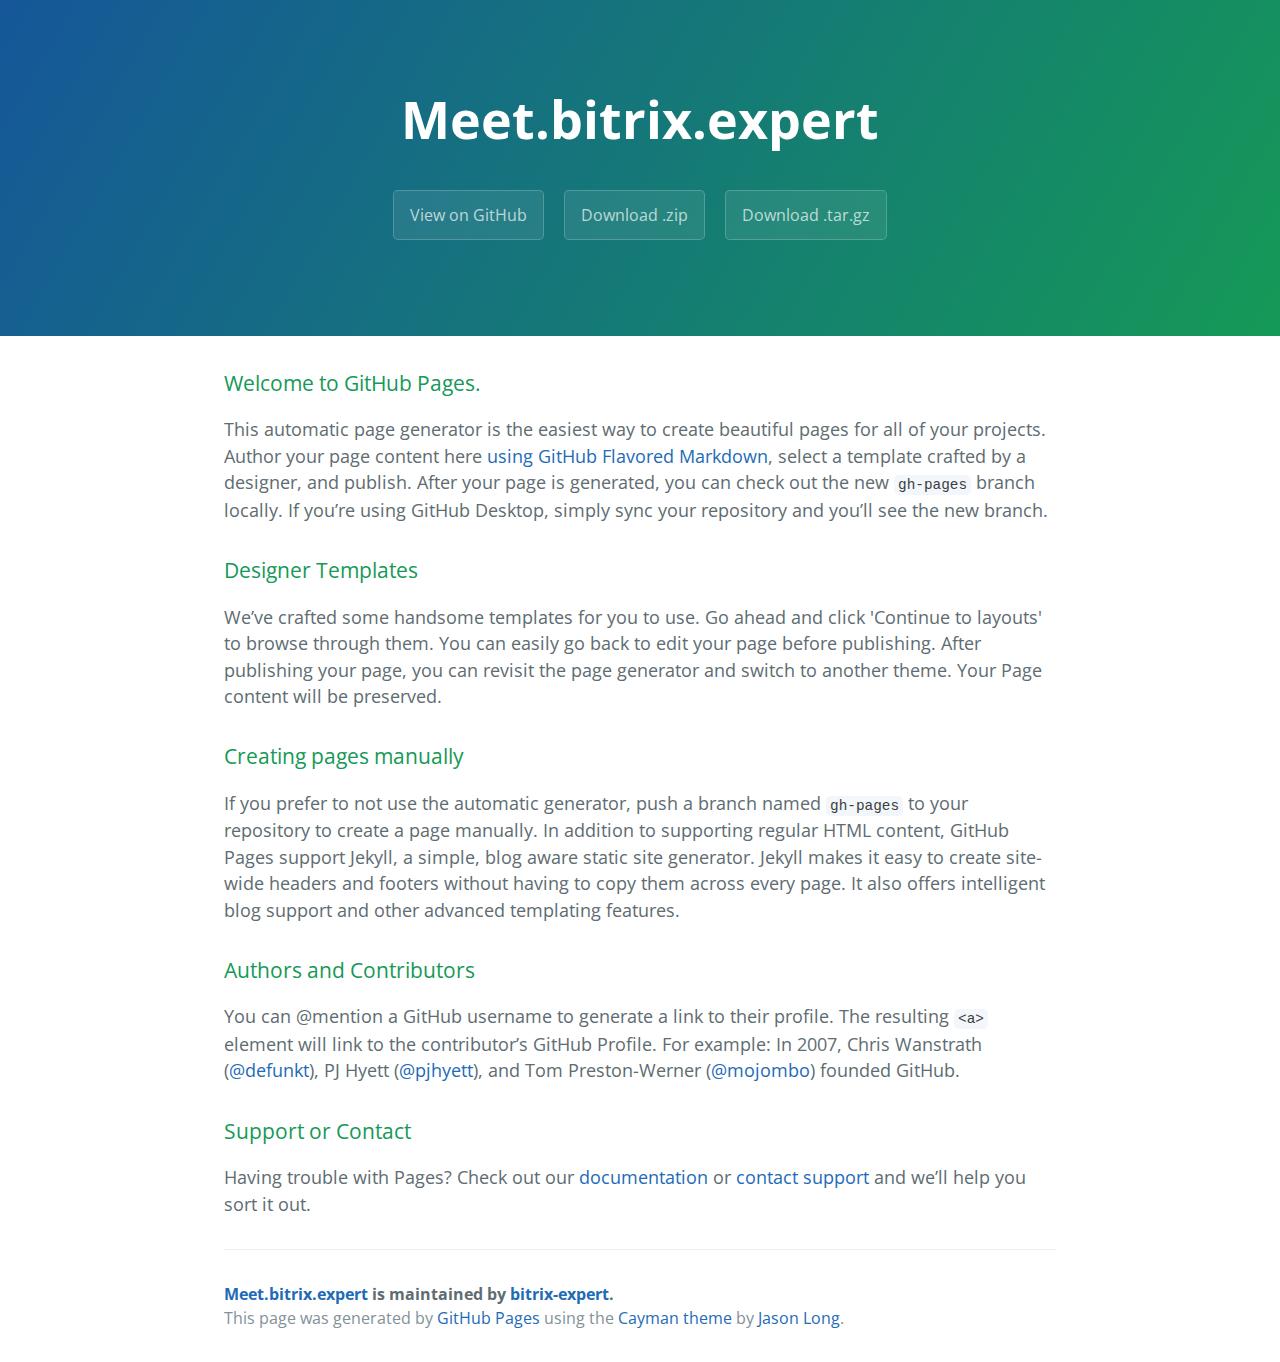
==== index.html @ 6307755e "Create gh-pages branch via GitHub" ====
<!DOCTYPE html>
<html lang="en-us">
  <head>
    <meta charset="UTF-8">
    <title>Meet.bitrix.expert by bitrix-expert</title>
    <meta name="viewport" content="width=device-width, initial-scale=1">
    <link rel="stylesheet" type="text/css" href="stylesheets/normalize.css" media="screen">
    <link href='https://fonts.googleapis.com/css?family=Open+Sans:400,700' rel='stylesheet' type='text/css'>
    <link rel="stylesheet" type="text/css" href="stylesheets/stylesheet.css" media="screen">
    <link rel="stylesheet" type="text/css" href="stylesheets/github-light.css" media="screen">
  </head>
  <body>
    <section class="page-header">
      <h1 class="project-name">Meet.bitrix.expert</h1>
      <h2 class="project-tagline"></h2>
      <a href="https://github.com/bitrix-expert/meet.bitrix.expert" class="btn">View on GitHub</a>
      <a href="https://github.com/bitrix-expert/meet.bitrix.expert/zipball/master" class="btn">Download .zip</a>
      <a href="https://github.com/bitrix-expert/meet.bitrix.expert/tarball/master" class="btn">Download .tar.gz</a>
    </section>

    <section class="main-content">
      <h3>
<a id="welcome-to-github-pages" class="anchor" href="#welcome-to-github-pages" aria-hidden="true"><span aria-hidden="true" class="octicon octicon-link"></span></a>Welcome to GitHub Pages.</h3>

<p>This automatic page generator is the easiest way to create beautiful pages for all of your projects. Author your page content here <a href="https://guides.github.com/features/mastering-markdown/">using GitHub Flavored Markdown</a>, select a template crafted by a designer, and publish. After your page is generated, you can check out the new <code>gh-pages</code> branch locally. If you’re using GitHub Desktop, simply sync your repository and you’ll see the new branch.</p>

<h3>
<a id="designer-templates" class="anchor" href="#designer-templates" aria-hidden="true"><span aria-hidden="true" class="octicon octicon-link"></span></a>Designer Templates</h3>

<p>We’ve crafted some handsome templates for you to use. Go ahead and click 'Continue to layouts' to browse through them. You can easily go back to edit your page before publishing. After publishing your page, you can revisit the page generator and switch to another theme. Your Page content will be preserved.</p>

<h3>
<a id="creating-pages-manually" class="anchor" href="#creating-pages-manually" aria-hidden="true"><span aria-hidden="true" class="octicon octicon-link"></span></a>Creating pages manually</h3>

<p>If you prefer to not use the automatic generator, push a branch named <code>gh-pages</code> to your repository to create a page manually. In addition to supporting regular HTML content, GitHub Pages support Jekyll, a simple, blog aware static site generator. Jekyll makes it easy to create site-wide headers and footers without having to copy them across every page. It also offers intelligent blog support and other advanced templating features.</p>

<h3>
<a id="authors-and-contributors" class="anchor" href="#authors-and-contributors" aria-hidden="true"><span aria-hidden="true" class="octicon octicon-link"></span></a>Authors and Contributors</h3>

<p>You can @mention a GitHub username to generate a link to their profile. The resulting <code>&lt;a&gt;</code> element will link to the contributor’s GitHub Profile. For example: In 2007, Chris Wanstrath (<a href="https://github.com/defunkt" class="user-mention">@defunkt</a>), PJ Hyett (<a href="https://github.com/pjhyett" class="user-mention">@pjhyett</a>), and Tom Preston-Werner (<a href="https://github.com/mojombo" class="user-mention">@mojombo</a>) founded GitHub.</p>

<h3>
<a id="support-or-contact" class="anchor" href="#support-or-contact" aria-hidden="true"><span aria-hidden="true" class="octicon octicon-link"></span></a>Support or Contact</h3>

<p>Having trouble with Pages? Check out our <a href="https://help.github.com/pages">documentation</a> or <a href="https://github.com/contact">contact support</a> and we’ll help you sort it out.</p>

      <footer class="site-footer">
        <span class="site-footer-owner"><a href="https://github.com/bitrix-expert/meet.bitrix.expert">Meet.bitrix.expert</a> is maintained by <a href="https://github.com/bitrix-expert">bitrix-expert</a>.</span>

        <span class="site-footer-credits">This page was generated by <a href="https://pages.github.com">GitHub Pages</a> using the <a href="https://github.com/jasonlong/cayman-theme">Cayman theme</a> by <a href="https://twitter.com/jasonlong">Jason Long</a>.</span>
      </footer>

    </section>

  
  </body>
</html>
---- stylesheets/stylesheet.css ----
* {
  box-sizing: border-box; }

body {
  padding: 0;
  margin: 0;
  font-family: "Open Sans", "Helvetica Neue", Helvetica, Arial, sans-serif;
  font-size: 16px;
  line-height: 1.5;
  color: #606c71; }

a {
  color: #1e6bb8;
  text-decoration: none; }
  a:hover {
    text-decoration: underline; }

.btn {
  display: inline-block;
  margin-bottom: 1rem;
  color: rgba(255, 255, 255, 0.7);
  background-color: rgba(255, 255, 255, 0.08);
  border-color: rgba(255, 255, 255, 0.2);
  border-style: solid;
  border-width: 1px;
  border-radius: 0.3rem;
  transition: color 0.2s, background-color 0.2s, border-color 0.2s; }
  .btn + .btn {
    margin-left: 1rem; }

.btn:hover {
  color: rgba(255, 255, 255, 0.8);
  text-decoration: none;
  background-color: rgba(255, 255, 255, 0.2);
  border-color: rgba(255, 255, 255, 0.3); }

@media screen and (min-width: 64em) {
  .btn {
    padding: 0.75rem 1rem; } }

@media screen and (min-width: 42em) and (max-width: 64em) {
  .btn {
    padding: 0.6rem 0.9rem;
    font-size: 0.9rem; } }

@media screen and (max-width: 42em) {
  .btn {
    display: block;
    width: 100%;
    padding: 0.75rem;
    font-size: 0.9rem; }
    .btn + .btn {
      margin-top: 1rem;
      margin-left: 0; } }

.page-header {
  color: #fff;
  text-align: center;
  background-color: #159957;
  background-image: linear-gradient(120deg, #155799, #159957); }

@media screen and (min-width: 64em) {
  .page-header {
    padding: 5rem 6rem; } }

@media screen and (min-width: 42em) and (max-width: 64em) {
  .page-header {
    padding: 3rem 4rem; } }

@media screen and (max-width: 42em) {
  .page-header {
    padding: 2rem 1rem; } }

.project-name {
  margin-top: 0;
  margin-bottom: 0.1rem; }

@media screen and (min-width: 64em) {
  .project-name {
    font-size: 3.25rem; } }

@media screen and (min-width: 42em) and (max-width: 64em) {
  .project-name {
    font-size: 2.25rem; } }

@media screen and (max-width: 42em) {
  .project-name {
    font-size: 1.75rem; } }

.project-tagline {
  margin-bottom: 2rem;
  font-weight: normal;
  opacity: 0.7; }

@media screen and (min-width: 64em) {
  .project-tagline {
    font-size: 1.25rem; } }

@media screen and (min-width: 42em) and (max-width: 64em) {
  .project-tagline {
    font-size: 1.15rem; } }

@media screen and (max-width: 42em) {
  .project-tagline {
    font-size: 1rem; } }

.main-content :first-child {
  margin-top: 0; }
.main-content img {
  max-width: 100%; }
.main-content h1, .main-content h2, .main-content h3, .main-content h4, .main-content h5, .main-content h6 {
  margin-top: 2rem;
  margin-bottom: 1rem;
  font-weight: normal;
  color: #159957; }
.main-content p {
  margin-bottom: 1em; }
.main-content code {
  padding: 2px 4px;
  font-family: Consolas, "Liberation Mono", Menlo, Courier, monospace;
  font-size: 0.9rem;
  color: #383e41;
  background-color: #f3f6fa;
  border-radius: 0.3rem; }
.main-content pre {
  padding: 0.8rem;
  margin-top: 0;
  margin-bottom: 1rem;
  font: 1rem Consolas, "Liberation Mono", Menlo, Courier, monospace;
  color: #567482;
  word-wrap: normal;
  background-color: #f3f6fa;
  border: solid 1px #dce6f0;
  border-radius: 0.3rem; }
  .main-content pre > code {
    padding: 0;
    margin: 0;
    font-size: 0.9rem;
    color: #567482;
    word-break: normal;
    white-space: pre;
    background: transparent;
    border: 0; }
.main-content .highlight {
  margin-bottom: 1rem; }
  .main-content .highlight pre {
    margin-bottom: 0;
    word-break: normal; }
.main-content .highlight pre, .main-content pre {
  padding: 0.8rem;
  overflow: auto;
  font-size: 0.9rem;
  line-height: 1.45;
  border-radius: 0.3rem; }
.main-content pre code, .main-content pre tt {
  display: inline;
  max-width: initial;
  padding: 0;
  margin: 0;
  overflow: initial;
  line-height: inherit;
  word-wrap: normal;
  background-color: transparent;
  border: 0; }
  .main-content pre code:before, .main-content pre code:after, .main-content pre tt:before, .main-content pre tt:after {
    content: normal; }
.main-content ul, .main-content ol {
  margin-top: 0; }
.main-content blockquote {
  padding: 0 1rem;
  margin-left: 0;
  color: #819198;
  border-left: 0.3rem solid #dce6f0; }
  .main-content blockquote > :first-child {
    margin-top: 0; }
  .main-content blockquote > :last-child {
    margin-bottom: 0; }
.main-content table {
  display: block;
  width: 100%;
  overflow: auto;
  word-break: normal;
  word-break: keep-all; }
  .main-content table th {
    font-weight: bold; }
  .main-content table th, .main-content table td {
    padding: 0.5rem 1rem;
    border: 1px solid #e9ebec; }
.main-content dl {
  padding: 0; }
  .main-content dl dt {
    padding: 0;
    margin-top: 1rem;
    font-size: 1rem;
    font-weight: bold; }
  .main-content dl dd {
    padding: 0;
    margin-bottom: 1rem; }
.main-content hr {
  height: 2px;
  padding: 0;
  margin: 1rem 0;
  background-color: #eff0f1;
  border: 0; }

@media screen and (min-width: 64em) {
  .main-content {
    max-width: 64rem;
    padding: 2rem 6rem;
    margin: 0 auto;
    font-size: 1.1rem; } }

@media screen and (min-width: 42em) and (max-width: 64em) {
  .main-content {
    padding: 2rem 4rem;
    font-size: 1.1rem; } }

@media screen and (max-width: 42em) {
  .main-content {
    padding: 2rem 1rem;
    font-size: 1rem; } }

.site-footer {
  padding-top: 2rem;
  margin-top: 2rem;
  border-top: solid 1px #eff0f1; }

.site-footer-owner {
  display: block;
  font-weight: bold; }

.site-footer-credits {
  color: #819198; }

@media screen and (min-width: 64em) {
  .site-footer {
    font-size: 1rem; } }

@media screen and (min-width: 42em) and (max-width: 64em) {
  .site-footer {
    font-size: 1rem; } }

@media screen and (max-width: 42em) {
  .site-footer {
    font-size: 0.9rem; } }
---- stylesheets/github-light.css ----
/*
The MIT License (MIT)

Copyright (c) 2016 GitHub, Inc.

Permission is hereby granted, free of charge, to any person obtaining a copy
of this software and associated documentation files (the "Software"), to deal
in the Software without restriction, including without limitation the rights
to use, copy, modify, merge, publish, distribute, sublicense, and/or sell
copies of the Software, and to permit persons to whom the Software is
furnished to do so, subject to the following conditions:

The above copyright notice and this permission notice shall be included in all
copies or substantial portions of the Software.

THE SOFTWARE IS PROVIDED "AS IS", WITHOUT WARRANTY OF ANY KIND, EXPRESS OR
IMPLIED, INCLUDING BUT NOT LIMITED TO THE WARRANTIES OF MERCHANTABILITY,
FITNESS FOR A PARTICULAR PURPOSE AND NONINFRINGEMENT. IN NO EVENT SHALL THE
AUTHORS OR COPYRIGHT HOLDERS BE LIABLE FOR ANY CLAIM, DAMAGES OR OTHER
LIABILITY, WHETHER IN AN ACTION OF CONTRACT, TORT OR OTHERWISE, ARISING FROM,
OUT OF OR IN CONNECTION WITH THE SOFTWARE OR THE USE OR OTHER DEALINGS IN THE
SOFTWARE.

*/

.pl-c /* comment */ {
  color: #969896;
}

.pl-c1 /* constant, variable.other.constant, support, meta.property-name, support.constant, support.variable, meta.module-reference, markup.raw, meta.diff.header */,
.pl-s .pl-v /* string variable */ {
  color: #0086b3;
}

.pl-e /* entity */,
.pl-en /* entity.name */ {
  color: #795da3;
}

.pl-smi /* variable.parameter.function, storage.modifier.package, storage.modifier.import, storage.type.java, variable.other */,
.pl-s .pl-s1 /* string source */ {
  color: #333;
}

.pl-ent /* entity.name.tag */ {
  color: #63a35c;
}

.pl-k /* keyword, storage, storage.type */ {
  color: #a71d5d;
}

.pl-s /* string */,
.pl-pds /* punctuation.definition.string, string.regexp.character-class */,
.pl-s .pl-pse .pl-s1 /* string punctuation.section.embedded source */,
.pl-sr /* string.regexp */,
.pl-sr .pl-cce /* string.regexp constant.character.escape */,
.pl-sr .pl-sre /* string.regexp source.ruby.embedded */,
.pl-sr .pl-sra /* string.regexp string.regexp.arbitrary-repitition */ {
  color: #183691;
}

.pl-v /* variable */ {
  color: #ed6a43;
}

.pl-id /* invalid.deprecated */ {
  color: #b52a1d;
}

.pl-ii /* invalid.illegal */ {
  color: #f8f8f8;
  background-color: #b52a1d;
}

.pl-sr .pl-cce /* string.regexp constant.character.escape */ {
  font-weight: bold;
  color: #63a35c;
}

.pl-ml /* markup.list */ {
  color: #693a17;
}

.pl-mh /* markup.heading */,
.pl-mh .pl-en /* markup.heading entity.name */,
.pl-ms /* meta.separator */ {
  font-weight: bold;
  color: #1d3e81;
}

.pl-mq /* markup.quote */ {
  color: #008080;
}

.pl-mi /* markup.italic */ {
  font-style: italic;
  color: #333;
}

.pl-mb /* markup.bold */ {
  font-weight: bold;
  color: #333;
}

.pl-md /* markup.deleted, meta.diff.header.from-file */ {
  color: #bd2c00;
  background-color: #ffecec;
}

.pl-mi1 /* markup.inserted, meta.diff.header.to-file */ {
  color: #55a532;
  background-color: #eaffea;
}

.pl-mdr /* meta.diff.range */ {
  font-weight: bold;
  color: #795da3;
}

.pl-mo /* meta.output */ {
  color: #1d3e81;
}
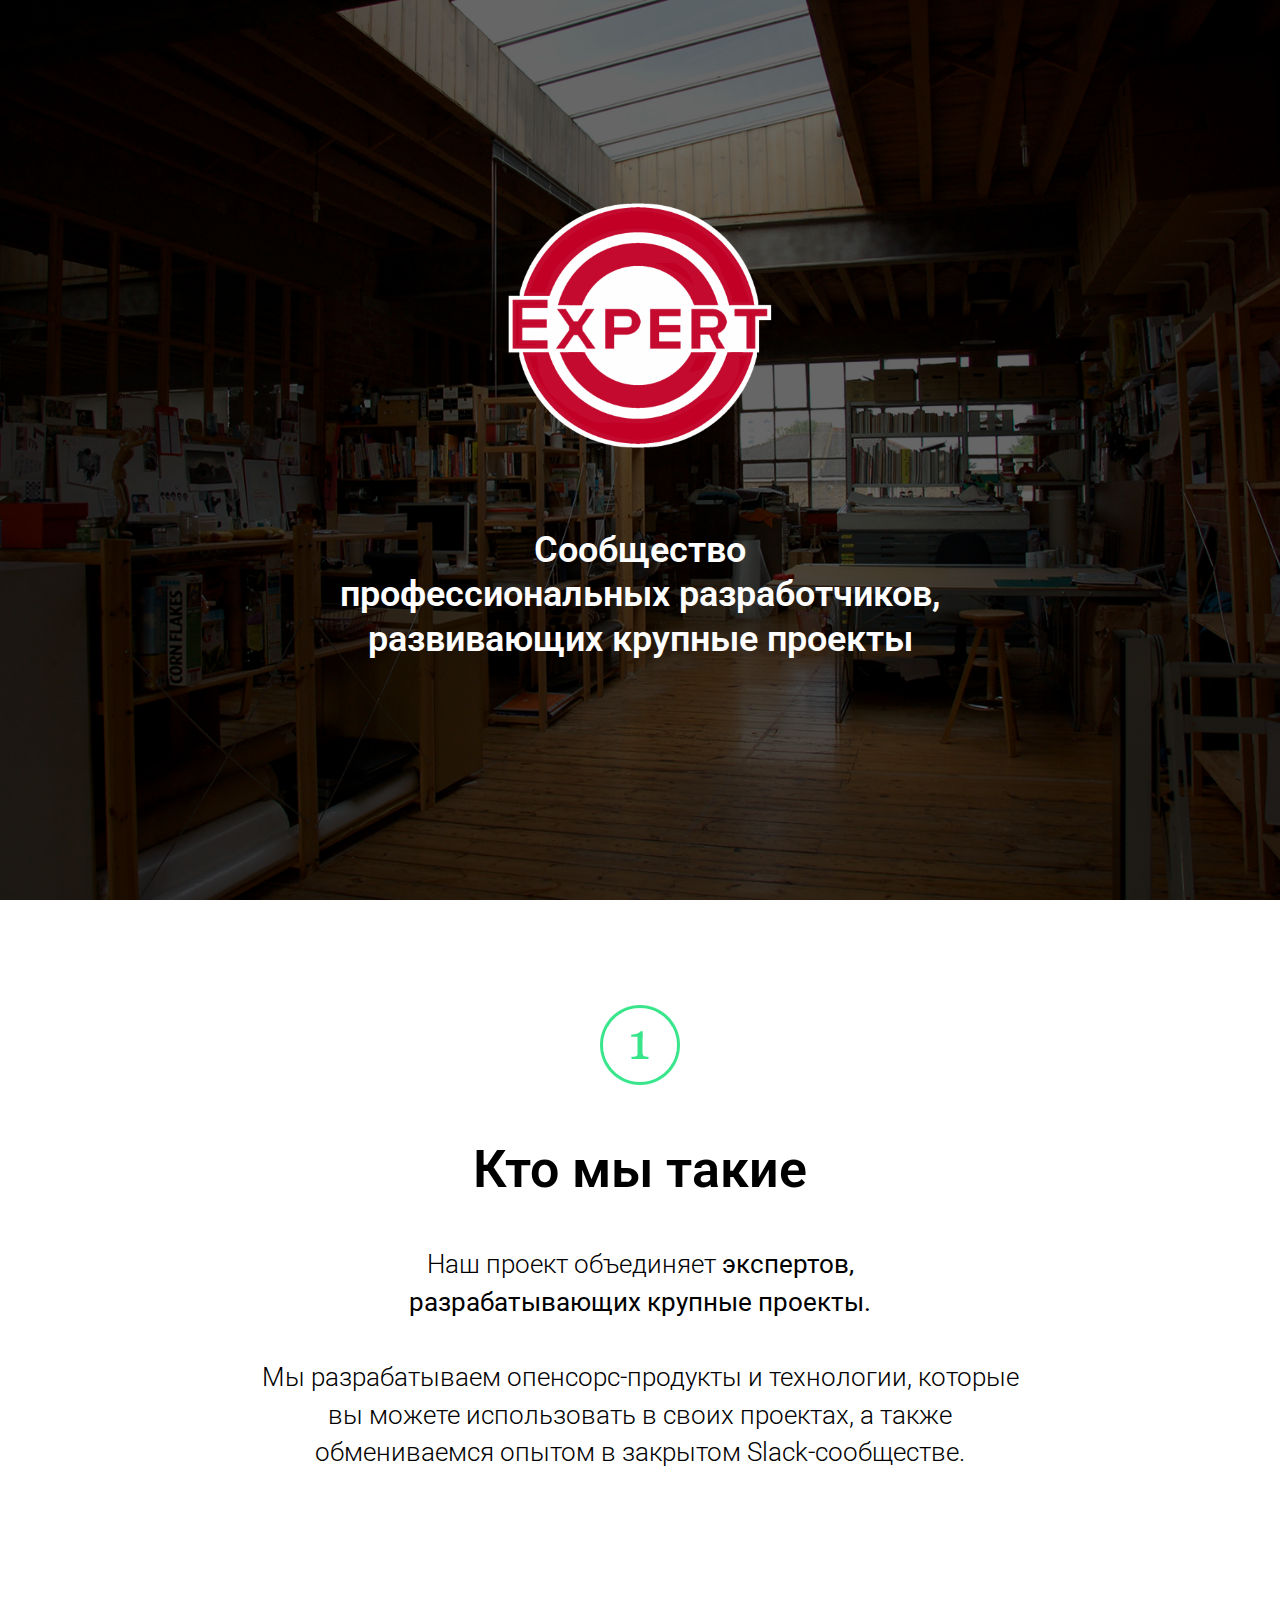
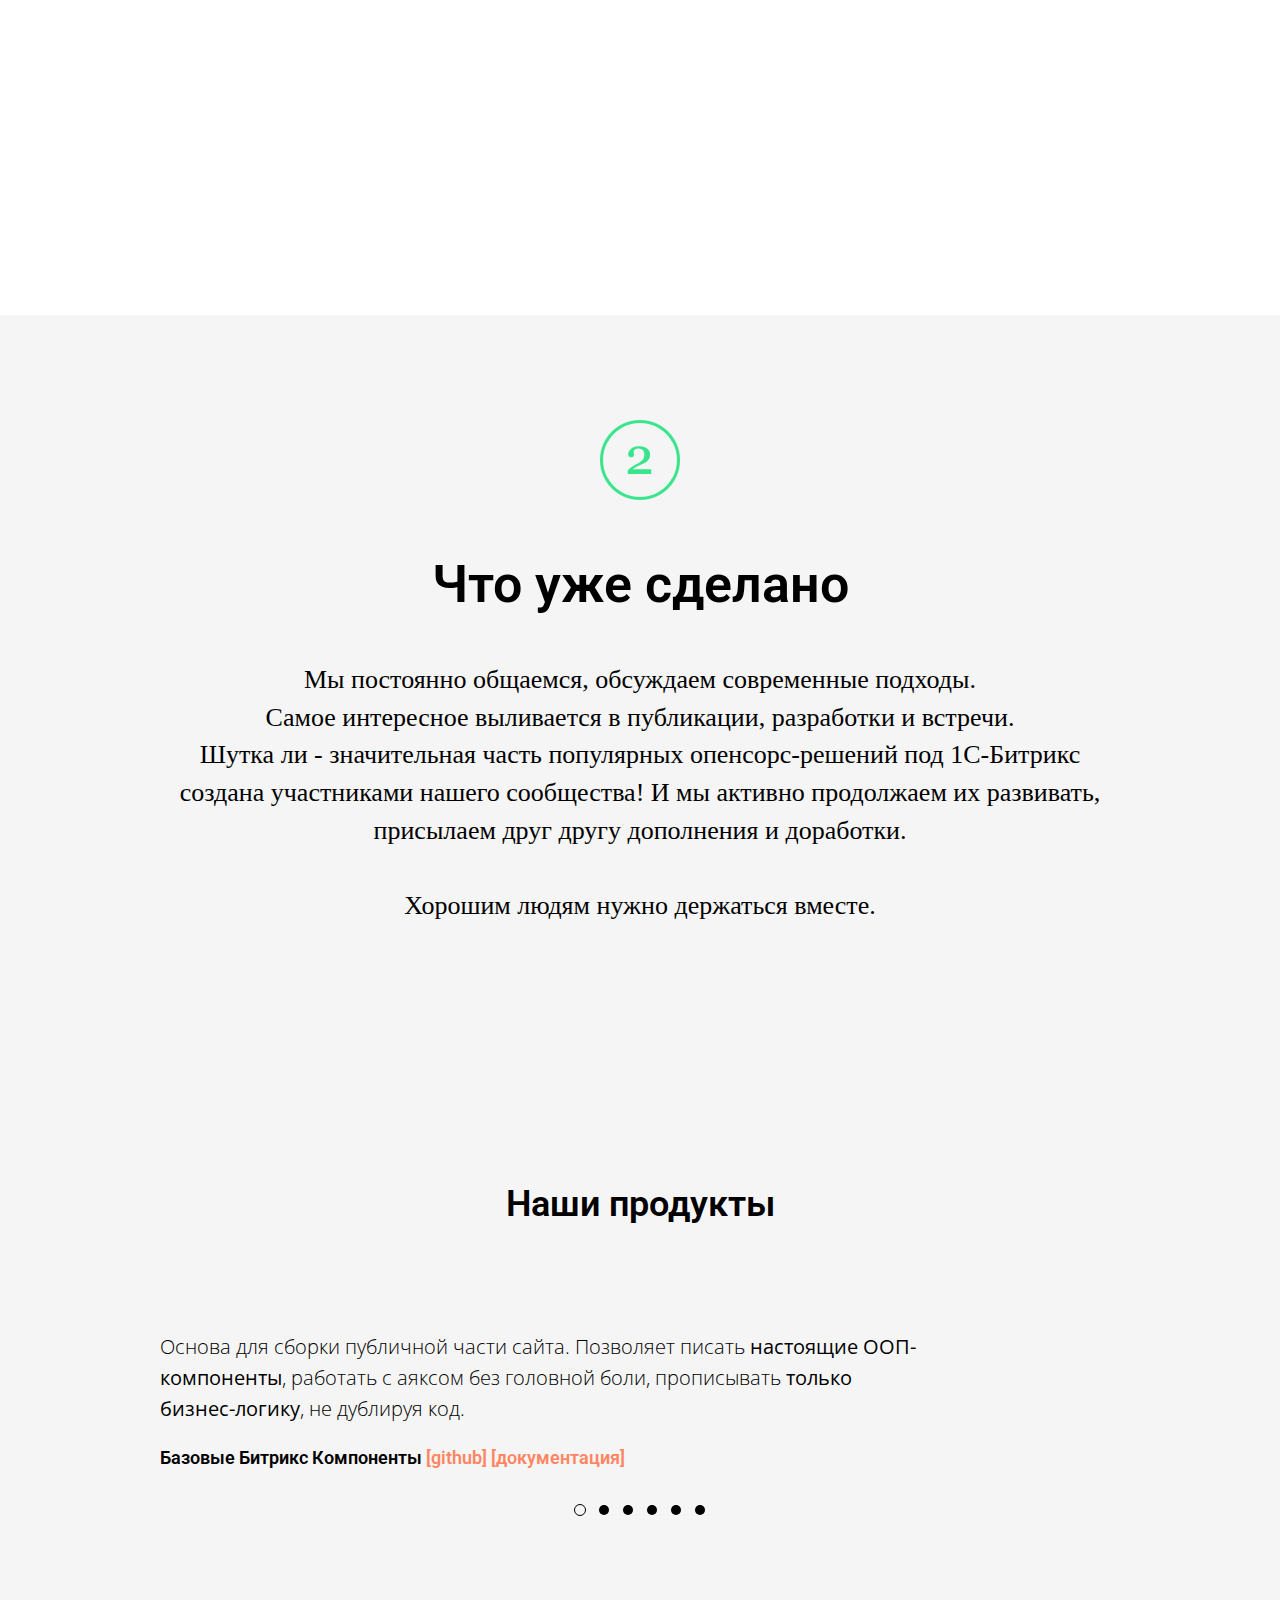
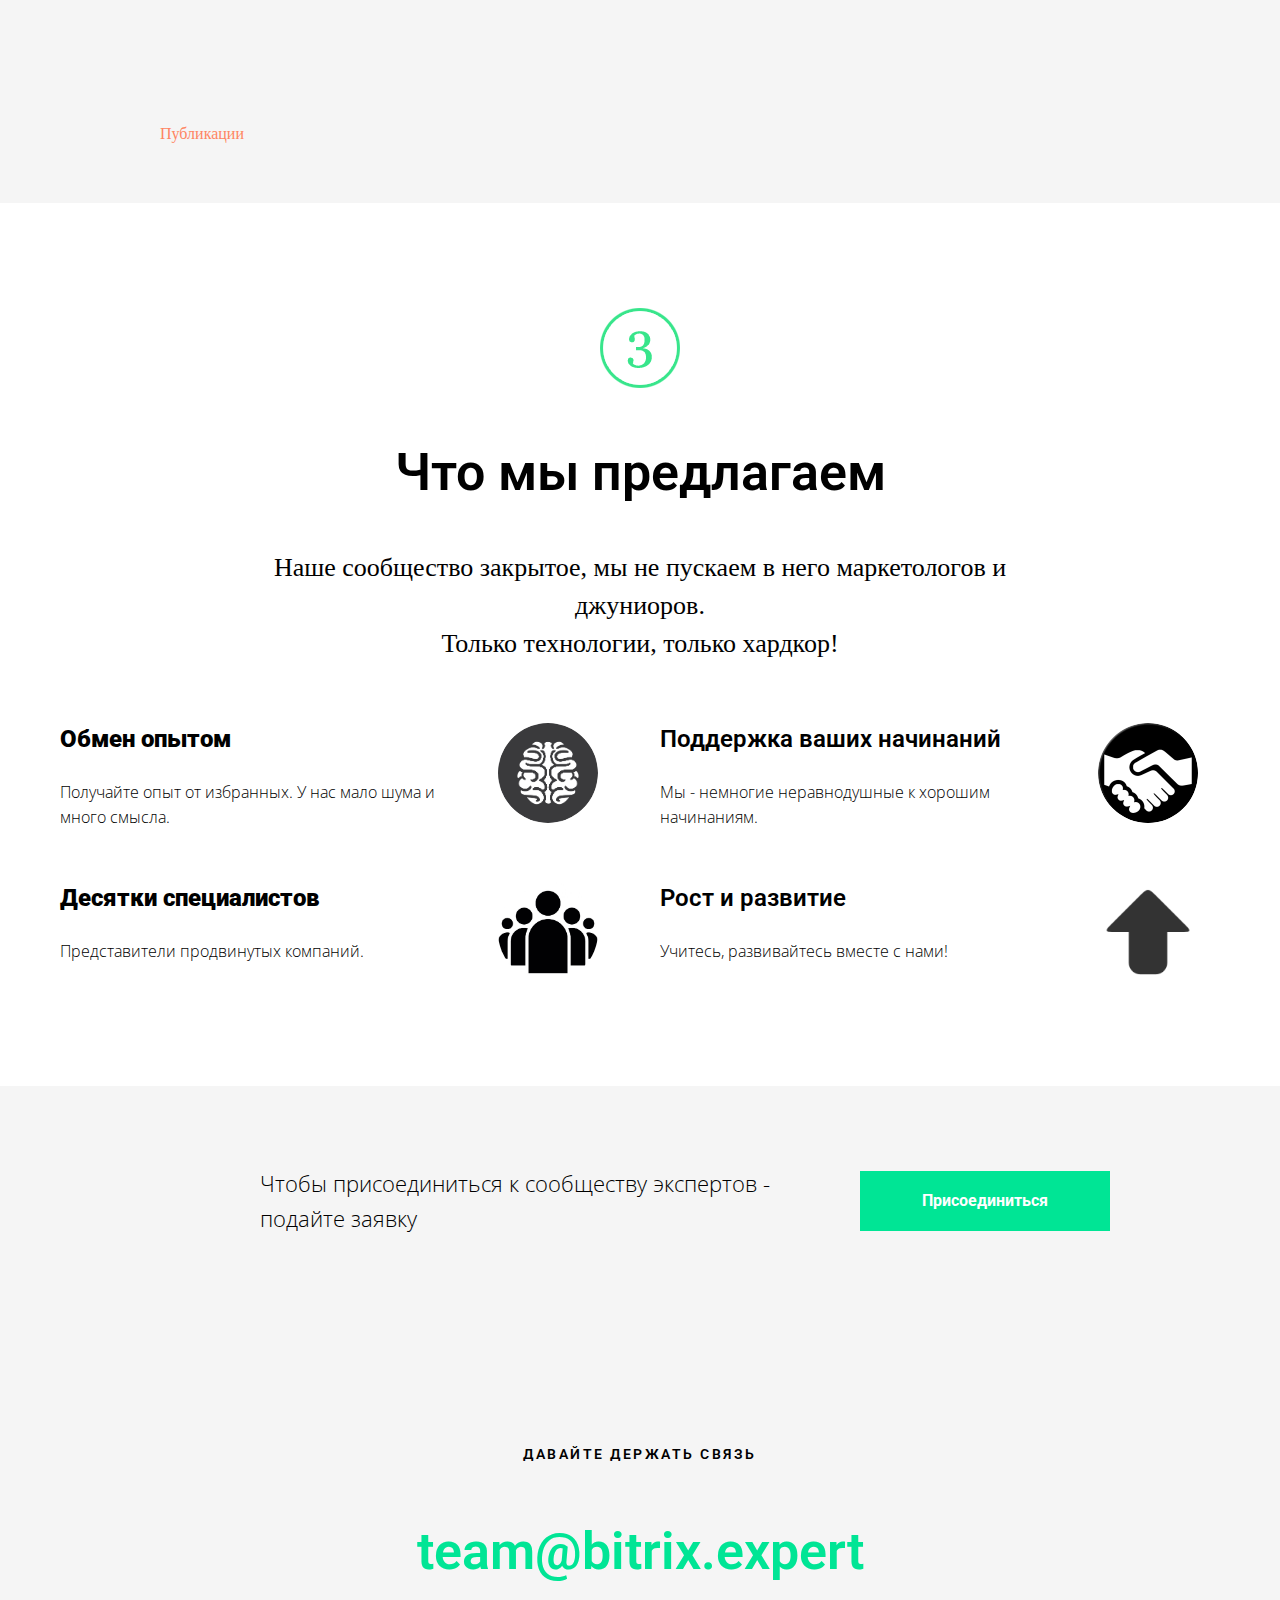
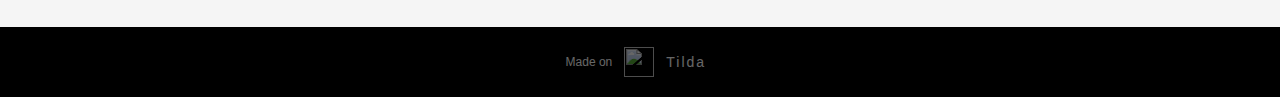
==== commit 30b30cfe: "fix" ====
--- a/index.html
+++ b/index.html
@@ -1,57 +1,420 @@
-<!DOCTYPE html>
-<html lang="en-us">
-  <head>
-    <meta charset="UTF-8">
-    <title>Meet.bitrix.expert by bitrix-expert</title>
-    <meta name="viewport" content="width=device-width, initial-scale=1">
-    <link rel="stylesheet" type="text/css" href="stylesheets/normalize.css" media="screen">
-    <link href='https://fonts.googleapis.com/css?family=Open+Sans:400,700' rel='stylesheet' type='text/css'>
-    <link rel="stylesheet" type="text/css" href="stylesheets/stylesheet.css" media="screen">
-    <link rel="stylesheet" type="text/css" href="stylesheets/github-light.css" media="screen">
-  </head>
-  <body>
-    <section class="page-header">
-      <h1 class="project-name">Meet.bitrix.expert</h1>
-      <h2 class="project-tagline"></h2>
-      <a href="https://github.com/bitrix-expert/meet.bitrix.expert" class="btn">View on GitHub</a>
-      <a href="https://github.com/bitrix-expert/meet.bitrix.expert/zipball/master" class="btn">Download .zip</a>
-      <a href="https://github.com/bitrix-expert/meet.bitrix.expert/tarball/master" class="btn">Download .tar.gz</a>
-    </section>
-
-    <section class="main-content">
-      <h3>
-<a id="welcome-to-github-pages" class="anchor" href="#welcome-to-github-pages" aria-hidden="true"><span aria-hidden="true" class="octicon octicon-link"></span></a>Welcome to GitHub Pages.</h3>
-
-<p>This automatic page generator is the easiest way to create beautiful pages for all of your projects. Author your page content here <a href="https://guides.github.com/features/mastering-markdown/">using GitHub Flavored Markdown</a>, select a template crafted by a designer, and publish. After your page is generated, you can check out the new <code>gh-pages</code> branch locally. If you’re using GitHub Desktop, simply sync your repository and you’ll see the new branch.</p>
-
-<h3>
-<a id="designer-templates" class="anchor" href="#designer-templates" aria-hidden="true"><span aria-hidden="true" class="octicon octicon-link"></span></a>Designer Templates</h3>
-
-<p>We’ve crafted some handsome templates for you to use. Go ahead and click 'Continue to layouts' to browse through them. You can easily go back to edit your page before publishing. After publishing your page, you can revisit the page generator and switch to another theme. Your Page content will be preserved.</p>
-
-<h3>
-<a id="creating-pages-manually" class="anchor" href="#creating-pages-manually" aria-hidden="true"><span aria-hidden="true" class="octicon octicon-link"></span></a>Creating pages manually</h3>
-
-<p>If you prefer to not use the automatic generator, push a branch named <code>gh-pages</code> to your repository to create a page manually. In addition to supporting regular HTML content, GitHub Pages support Jekyll, a simple, blog aware static site generator. Jekyll makes it easy to create site-wide headers and footers without having to copy them across every page. It also offers intelligent blog support and other advanced templating features.</p>
-
-<h3>
-<a id="authors-and-contributors" class="anchor" href="#authors-and-contributors" aria-hidden="true"><span aria-hidden="true" class="octicon octicon-link"></span></a>Authors and Contributors</h3>
-
-<p>You can @mention a GitHub username to generate a link to their profile. The resulting <code>&lt;a&gt;</code> element will link to the contributor’s GitHub Profile. For example: In 2007, Chris Wanstrath (<a href="https://github.com/defunkt" class="user-mention">@defunkt</a>), PJ Hyett (<a href="https://github.com/pjhyett" class="user-mention">@pjhyett</a>), and Tom Preston-Werner (<a href="https://github.com/mojombo" class="user-mention">@mojombo</a>) founded GitHub.</p>
-
-<h3>
-<a id="support-or-contact" class="anchor" href="#support-or-contact" aria-hidden="true"><span aria-hidden="true" class="octicon octicon-link"></span></a>Support or Contact</h3>
-
-<p>Having trouble with Pages? Check out our <a href="https://help.github.com/pages">documentation</a> or <a href="https://github.com/contact">contact support</a> and we’ll help you sort it out.</p>
-
-      <footer class="site-footer">
-        <span class="site-footer-owner"><a href="https://github.com/bitrix-expert/meet.bitrix.expert">Meet.bitrix.expert</a> is maintained by <a href="https://github.com/bitrix-expert">bitrix-expert</a>.</span>
-
-        <span class="site-footer-credits">This page was generated by <a href="https://pages.github.com">GitHub Pages</a> using the <a href="https://github.com/jasonlong/cayman-theme">Cayman theme</a> by <a href="https://twitter.com/jasonlong">Jason Long</a>.</span>
-      </footer>
-
-    </section>
-
-  
-  </body>
-</html>
+﻿<!DOCTYPE html>
+<html>
+<!-- ------------------------------------------------------------------------------- -->
+<!-- ------------------------------------------------------------------------------- -->
+<!-- ------------------------------------------------------------------------------- -->
+<!-- Ой, а почему сайт не на Битриксе? Может вы джуниоры поганые и ничего не умеете? -->
+<!--                                                                                 -->
+<!-- Может и джуниоры, но наш гитхаб говорит сам за себя:                            -->
+<!-- https://github.com/bitrix-expert                                                -->
+<!-- ------------------------------------------------------------------------------- -->
+<!-- ------------------------------------------------------------------------------- -->
+<!-- ------------------------------------------------------------------------------- -->  <head>
+	<meta charset="utf-8" />
+	<meta http-equiv="Content-Type" content="text/html; charset=utf-8" />
+	<meta name="viewport" content="width=device-width, initial-scale=1.0" />	
+	<title>Битрикс-Эксперты bitrix.expert</title>
+	
+		
+	
+	
+	<meta property="og:url" content="" /> 
+	<meta property="og:title" content="Битрикс-Эксперты bitrix.expert" />
+	<meta property="og:description" content="" />
+	<meta property="og:type" content="website" />
+		<meta property="og:image" content="images/tild6633-3936-4562-b764-386637346664__logoabris.png" />
+		<meta property="fb:app_id" content="257953674358265" />
+	
+	<meta name="format-detection" content="telephone=no" />	
+	
+		
+		
+		
+	<link rel="canonical" href="page253073.html">
+	<link rel="icon" href="images/favicon.ico" type="image/x-icon" />
+	<link rel="shortcut icon" href="images/tildafavicon.ico" type="image/x-icon" />
+	
+	<link rel="stylesheet" href="css/tilda-grid-3.0.css" type="text/css" media="all" />	
+	<link rel="stylesheet" href="css/tilda-blocks-2.6.css?t=1470066979" type="text/css" media="all" />
+	
+	
+	
+	<script src="js/jquery-1.10.2.min.js"></script>
+	<script src="js/bootstrap.min.js"></script>
+	<script src="js/tilda-scripts-2.6.js"></script>
+	<script src="js/tilda-blocks-2.3.js?t=1470066979"></script>	
+	
+		
+
+			    
+</head>
+<body class="t-body" style="margin:0;">
+	<!--allrecords-->
+<div id="allrecords" class="t-records" data-hook="blocks-collection-content-node" data-tilda-project-id="59755" data-tilda-page-id="253073"  >
+<div id="rec7360642" class="r" style="padding-top:0px;padding-bottom:0px; " data-animationappear="off" data-record-type="381"   >
+
+<!-- T381 -->
+<div id="nav7360642marker"></div>
+<div id="nav7360642" class="t381 t381__positionfixed " style="   top:20px;bottom:;left:;right:20px; " data-navmarker="nav7360642marker" data-appearoffset="" data-hideoffset="">
+</div>
+
+</div>
+		<div id="rec7360643" class="r" style=" "  data-record-type="338"   >
+
+<!-- cover -->
+	
+
+
+
+
+<div class="t-cover" id="recorddiv7360643" bgimgfield="img" style="height:100vh; background-image:-webkit-linear-gradient(top, #ccc, #777); background-image:-moz-linear-gradient(top, #ccc, #777); background-image:-o-linear-gradient(top, #ccc, #777); background-image:-ms-linear-gradient(top, #ccc, #777); background-image:linear-gradient(top, #ccc, #777); " >
+
+	<div class="t-cover__carrier" id="coverCarry7360643" data-content-cover-id="7360643"  data-content-cover-bg="images/8ecdf504-e6b8-4db9-9e82-aabfb2ea6002__12.jpg" data-content-cover-height="100vh" data-content-cover-parallax=""      style="background-image:url('images/8ecdf504-e6b8-4db9-9e82-aabfb2ea6002__12.jpg');height:100vh;background-attachment:scroll; "></div>
+      
+    <div class="t-cover__filter" style="height:100vh;background-color:#000;filter: alpha(opacity:60); KHTMLOpacity: 0.60; MozOpacity: 0.60; opacity: 0.60;"></div>
+  <div class="t338">
+	<div class="t-container">
+        <div class="t-col t-col_8 t-prefix_2">
+			<div class="t-cover__wrapper t-valign_middle" style="height:100vh; position: relative;z-index: 1;">
+                <div class="t338 t-align_center" style="">
+                  <div data-hook-content="covercontent">
+                  <div class="t339__wrapper">
+                    <img class="t338__logo" data-tu-max-width="800" data-tu-max-height="800" style="" src="images/tild6633-3936-4562-b764-386637346664__logoabris.png" imgfield="img2">                    <div class="t338__title t-title t-title_xxs" field="title">Сообщество<br />профессиональных разработчиков,<br />развивающих крупные проекты</div>                                                          </div>
+                  </div>
+                </div>
+            </div>
+        </div>
+    </div>
+  </div>
+  
+
+</div>
+    
+</div>
+		<div id="rec7360644" class="r" style="padding-top:105px;padding-bottom:45px; "  data-record-type="3"   >
+
+<!-- T107 -->
+<div class="t107">
+  <div class="t-align_center">  
+    <img src="images/0f53ed76-cae9-40c8-a309-411ac29c0a4d__15.png"  class="t107__widthauto" imgfield="img"  />               
+  </div>  
+</div>
+</div>
+		<div id="rec7360645" class="r" style="padding-top:0px;padding-bottom:60px; "  data-record-type="255"   >
+
+<!-- T225 -->
+<div class="t225">
+  <div class="t-container t-align_center">
+    <div class="t-col t-col_8 t-prefix_2">
+            <div class="t225__title t-title t-title_md" field="title">Кто мы такие</div>      <div class="t225__descr t-descr t-descr_xxl" field="descr">Наш проект объединяет <strong>экспертов,<br />разрабатывающих крупные проекты.</strong><br /><br />Мы разрабатываем опенсорс-продукты и технологии, которые вы можете использовать в своих проектах, а также обмениваемся опытом в закрытом Slack-сообществе.<br /></div>    </div>
+  </div>
+</div>
+</div>
+		<div id="rec7360646" class="r" style="padding-top:30px;padding-bottom:0px; "  data-record-type="128"   >
+
+<!-- T120 -->
+<div class="t120">
+  <div class="t-container t-align_left">
+    <div class="t-col t-col_8 t-prefix_2">
+      <div class="t120__title t-heading t-heading_sm" field="title"><div style="font-size:24px;" data-customstyle="yes">Кого мы ищем</div></div>          </div>
+  </div>
+</div>
+</div>
+		<div id="rec7360647" class="r" style="padding-top:15px;padding-bottom:30px; "  data-record-type="106"   >
+
+<!-- T004 -->
+<div class="t004">
+	<div class="t-container ">
+	  	<div class="t-col t-col_8 t-prefix_2">
+			<div field="text" class="t-text t-text_md  ">— Тех, кто хочет <strong>изменить что-то в лучшую сторону</strong> и <strong>готов делится</strong> своими <strong>разработками</strong><br />— Сторонников <strong>opensource</strong>-движения<br />— Тех, кто стремится <strong>изучать новое</strong> и не упирается в узкий стек технологий<br />— Разработчиков, тимлидов, технических директоров крупных и маленьких компаний<br /><br /><br /></div>
+		</div>
+	</div>
+</div>
+</div>
+		<div id="rec7360649" class="r" style="padding-top:105px;padding-bottom:30px;background-color:#f5f5f5; " data-animationappear="off" data-record-type="3"   data-bg-color="#f5f5f5">
+
+<!-- T107 -->
+<div class="t107">
+  <div class="t-align_center">  
+    <img src="images/65e815a4-7757-409f-8ea4-2c4bd010c07e__14.png"  class="t107__widthauto" imgfield="img"  />               
+  </div>  
+</div>
+</div>
+		<div id="rec7360650" class="r" style="padding-top:15px;padding-bottom:105px;background-color:#f5f5f5; " data-animationappear="off" data-record-type="255"   data-bg-color="#f5f5f5">
+
+<!-- T225 -->
+<div class="t225">
+  <div class="t-container t-align_center">
+    <div class="t-col t-col_10 t-prefix_1">
+            <div class="t225__title t-title t-title_md" field="title">Что уже сделано</div>      <div class="t225__descr t-descr t-descr_xxl" field="descr"><div style="font-family:Georgia;" data-customstyle="yes">Мы постоянно общаемся, обсуждаем современные подходы.<br />Самое интересное выливается в публикации, разработки и встречи.<br />Шутка ли - значительная часть популярных опенсорс-решений под 1С-Битрикс создана участниками нашего сообщества! И мы активно продолжаем их развивать, присылаем друг другу дополнения и доработки.<br /><br />Хорошим людям нужно держаться вместе.</div></div>    </div>
+  </div>
+</div>
+</div>
+		<div id="rec7360788" class="r" style="padding-top:150px;padding-bottom:90px;background-color:#f5f5f5; "  data-record-type="33"   data-bg-color="#f5f5f5">
+
+<!-- T017 -->
+<div class="t017">
+  <div class="t-container t-align_center">
+    <div class="t-col t-col_10 t-prefix_1">      
+            <div class="t017__title t-title t-title_xxs" field="title">Наши продукты</div>          </div>
+  </div>
+</div>
+</div>
+		<div id="rec7360793" class="r" style="padding-top:15px;padding-bottom:135px;background-color:#f5f5f5; "  data-record-type="176"   data-bg-color="#f5f5f5">
+
+	<div style="width:100%; margin: 0 auto;">		
+
+		<div id="myCarousel7360793" class="carousel slide" data-ride="carousel"  data-interval="false">
+		
+		  		  <!-- Indicators -->
+		  <ol class="carousel-indicators dotsbottom">
+		    		 
+
+
+   <li data-target="#myCarousel7360793" data-slide-to="0" class=" active"></li>
+		    		  
+
+
+  <li data-target="#myCarousel7360793" data-slide-to="1" class=""></li>
+	
+  <li data-target="#myCarousel7360793" data-slide-to="2" class=""></li>
+	
+  <li data-target="#myCarousel7360793" data-slide-to="3" class=""></li>
+	
+  <li data-target="#myCarousel7360793" data-slide-to="4" class=""></li>
+	
+  <li data-target="#myCarousel7360793" data-slide-to="5" class=""></li>
+	
+
+
+
+	    		  </ol>
+		  		  
+		  <div class="carousel-inner">
+		  
+		    
+						
+<div class="item active" style="">
+  
+  <!-- T161-->
+  <div class="t161">
+	<div class="t-container_10">
+		<div class="t-row">
+          				<div class="t-col t-col_8 t161__wrapper">
+              	<div class="t161__textwrapper">
+	              <div class="t161__text t-text t-text_md" field="text">Основа для сборки публичной части сайта. Позволяет писать <b>настоящие ООП-компоненты</b>, работать с аяксом без головной боли, прописывать <b>только бизнес-логику</b>, не дублируя код.</span></span></span></span></div>                  
+                  <div class="t161__title t-name t-name_sm" field="title">Базовые Битрикс Компоненты <a href="https://github.com/bitrix-expert/bbc">[github]</a> <a href="http://bbc.bitrix.expert">[документация]</a></div>				                  </div>
+			</div>
+		</div>
+	</div>    
+  </div>
+  
+</div>		    
+						
+<div class="item " style="">
+  
+  <!-- T161-->
+  <div class="t161">
+	<div class="t-container_10">
+		<div class="t-row">
+          				<div class="t-col t-col_8 t161__wrapper">
+              	<div class="t161__textwrapper">
+	              <div class="t161__text t-text t-text_md" field="text2">Реализует <b>полноценную работу в CLI режиме с 1С-Битрикс</b>. Оно может являться основой для разработки своих модулей, для создания миграции и интеграции проекта в систему <b>Continuous Integration</b>. Легко подключается через composer, <b>позволяет создавать миграции в своих модулях</b> и распространять их с помощью opensource-модели.</span></span></span></span></div>                  
+                  <div class="t161__title t-name t-name_sm" field="title2">Console Jedi <a href="https://github.com/notamedia/console-jedi">[github]</a> </div>				                  </div>
+			</div>
+		</div>
+	</div>    
+  </div>
+  
+</div>	
+
+
+
+<div class="item " style="">
+  
+  <div class="t161">
+	<div class="t-container_10">
+		<div class="t-row">
+          				<div class="t-col t-col_8 t161__wrapper">
+              	<div class="t161__textwrapper">
+	              <div class="t161__text t-text t-text_md" field="text3">Решение для <b>быстрой сборки административного раздела</b>. Больше никаких мучений с километровыми файлами админки! <b>Везде можно использовать ООП и менять только ту функциональность, что требуется</b>. Внешний вид собранной админки будет идентичен стандартным интерфейсам Битрикса, а возможности по кастомизации воистину восхищают.</span></span></span></span></div>                  
+                  <div class="t161__title t-name t-name_sm" field="title3">AdminHelper <a href="https://github.com/DigitalWand/digitalwand.admin_helper">[github]</a></div>				                  </div>
+			</div>
+		</div>
+	</div>    
+  </div>
+  
+</div>	
+
+
+<div class="item " style="">
+  
+  <div class="t161">
+	<div class="t-container_10">
+		<div class="t-row">
+          				<div class="t-col t-col_8 t161__wrapper">
+              	<div class="t161__textwrapper">
+	              <div class="t161__text t-text t-text_md" field="text4">Обладает воистину проработанными и широкими возможностями: есть как возможность ручных правок, так и автоматического формирования миграция на основе действий редакторов в админке сайта. Модуль может мигрировать изменения между несколькими площадками и опробован на множестве проектов.</span></span></span></span></div>                  
+                  <div class="t161__title t-name t-name_sm" field="title4">bitrix-module-migrations <a href="https://github.com/worksolutions/bitrix-module-migrations">[github]</a></div>				                  </div>
+			</div>
+		</div>
+	</div>    
+  </div>
+  
+</div>	
+
+
+
+
+
+
+
+<div class="item " style="">
+  
+  <div class="t161">
+	<div class="t-container_10">
+		<div class="t-row">
+          				<div class="t-col t-col_8 t161__wrapper">
+              	<div class="t161__textwrapper">
+	              <div class="t161__text t-text t-text_md" field="text5">Решение для <b>подключения единой системой логгирования</b>, такой, как Sentry или Kibana. Крупный проект не может обойтись без этого модуля!</span></span></span></span></div>                  
+                  <div class="t161__title t-name t-name_sm" field="title5">monolog-adapter <a href="https://github.com/bitrix-expert/monolog-adapter">[github]</a></div>				                  </div>
+			</div>
+		</div>
+	</div>    
+  </div>
+  
+</div>	
+
+
+<div class="item " style="">
+  
+  <div class="t161">
+	<div class="t-container_10">
+		<div class="t-row">
+          				<div class="t-col t-col_8 t161__wrapper">
+              	<div class="t161__textwrapper">
+	              <div class="t161__text t-text t-text_md" field="text6">Другие качественные опенсорс-решения можно найти в нашем твиттере <a href="https://twitter.com/BitrixExpert">@BitrixExpert</a></span></span></span></span></div>                  
+                  				                  </div>
+			</div>
+		</div>
+	</div>    
+  </div>
+  
+</div>	
+
+
+
+	    
+
+		  </div>  
+		  
+		  		  <a class="left carousel-control" href="#myCarousel7360793" data-slide="prev"><span class="carousel-control-left" style="top:42%;"></span></a>
+		  <a class="right carousel-control" href="#myCarousel7360793" data-slide="next"><span class="carousel-control-right" style="top:42%;"></span></a>
+		  		  
+		</div>
+		
+	</div>
+	
+</div>
+		<div id="rec7360809" class="r" style="padding-top:120px;padding-bottom:60px;background-color:#f5f5f5; "  data-record-type="33"   data-bg-color="#f5f5f5">
+
+<!-- T017 -->
+<div class="t017">
+<div class="t-container_10">
+		<div class="t-row">
+      				<div class="t-col t-col_10 t161__wrapper">
+
+<a class="twitter-timeline" data-lang="ru" data-width="1000" data-height="500" href="https://twitter.com/BitrixExpert">Публикации</a> <script async src="http://platform.twitter.com/widgets.js" charset="utf-8"></script>
+
+		                </div>
+		</div>
+</div>    
+
+
+</div></div>		<div id="rec7360653" class="r" style="padding-top:105px;padding-bottom:15px;background-color:#fff;  "  data-record-type="3"   >
+
+<!-- T107 -->
+<div class="t107">
+  <div class="t-align_center">  
+    <img src="images/0a2a989c-2053-4989-b602-f719c38fc68c__16.png"  class="t107__widthauto" imgfield="img"  />               
+  </div>  
+</div>
+</div>
+		<div id="rec7360654" class="r" style="padding-top:30px;padding-bottom:45px;background-color:#fff;  "  data-record-type="255"   >
+
+<!-- T225 -->
+<div class="t225">
+  <div class="t-container t-align_center">
+    <div class="t-col t-col_8 t-prefix_2">
+            <div class="t225__title t-title t-title_md" field="title">Что мы предлагаем</div>      <div class="t225__descr t-descr t-descr_xxl" field="descr"><div style="font-family:Georgia;" data-customstyle="yes">Наше сообщество закрытое, мы не пускаем в него маркетологов и джуниоров.<br />Только технологии, только хардкор!</div></div>    </div>
+  </div>
+</div>
+</div>
+		<div id="rec7360651" class="r" style="padding-top:15px;padding-bottom:30px;background-color:#fff;  " data-animationappear="off" data-record-type="103"   >
+
+<!-- T082 -->
+<div class="t082">
+	<div class="t-container">
+		<div class="t082__col t-col t-col_6">
+			<img src="images/brain.png" class="t082__img" imgfield="img"  />
+			<div class="t082__title t-name t-name_xl" field="title"><strong>Обмен опытом</strong></div>
+			<div class="t082__blockdescr t-text" field="descr">Получайте опыт от избранных. У нас мало шума и много смысла.</div>
+		</div>
+		<div class="t082__col t-col t-col_6">
+			<img src="images/support-group-icon.png" class="t082__img" imgfield="img2"  />
+			<div class="t082__title t-name t-name_xl" field="title2">Поддержка ваших начинаний</div>
+			<div class="t082__blockdescr t-text" field="descr2">Мы - немногие неравнодушные к хорошим начинаниям.</div>
+		</div>
+	</div>
+</div>
+</div>
+		<div id="rec7360864" class="r" style="padding-top:15px;padding-bottom:90px; background-color:#fff; " data-animationappear="off" data-record-type="103"   >
+
+<!-- T082 -->
+<div class="t082">
+	<div class="t-container">
+		<div class="t082__col t-col t-col_6">
+			<img src="images/tild6364-3933-4032-b966-336233376230__groupofpeopleinaformation_31844341.png" class="t082__img" imgfield="img"  />
+			<div class="t082__title t-name t-name_xl" field="title"><strong>Десятки специалистов</strong></div>
+			<div class="t082__blockdescr t-text" field="descr">Представители продвинутых компаний.</div>
+		</div>
+		<div class="t082__col t-col t-col_6">
+			<img src="images/tild6430-3437-4430-b563-363437326531__arrowsupicon.png" class="t082__img" imgfield="img2"  />
+			<div class="t082__title t-name t-name_xl" field="title2">Рост и развитие</div>
+			<div class="t082__blockdescr t-text" field="descr2">Учитесь, развивайтесь вместе с нами!</div>
+		</div>
+	</div>
+</div>
+</div>
+		<div id="rec7360990" class="r" style="padding-top:75px;padding-bottom:75px;background-color:#f5f5f5; "  data-record-type="209"   data-bg-color="#f3f3f3">
+
+<!-- T185 -->
+<div class="t185">
+  	<div class="t-container t-container_flex">
+			<div class="t-col t-col_flex t-col_6 t-prefix_2">
+				<div class="t-text t-text_lg" field="text">Чтобы присоединиться к сообществу экспертов - подайте заявку</div>
+			</div>
+			<div class="t185__butwrapper t-col t-col_2 ">
+                <a href="https://docs.google.com/forms/d/e/1FAIpQLSfQg4opubWctF2mT5C0gLdVAtauhdzI8tkVQxHpFFF904wDfA/viewform" target="" class="t-btn" style="color:#ffffff;  background-color:#00e595; "><table style="width:100%; height:100%;"><tr><td>Присоединиться</td></tr></table></a>			</div>   
+	</div>  
+</div>
+</div>
+		<div id="rec7360659" class="r" style="padding-top:120px;padding-bottom:0px;background-color:#f5f5f5; " data-animationappear="off" data-record-type="255"   data-bg-color="#f5f5f5">
+
+<!-- T225 -->
+<div class="t225">
+  <div class="t-container t-align_center">
+    <div class="t-col t-col_8 t-prefix_2">
+      <div class="t225__uptitle t-uptitle t-uptitle_sm" field="subtitle">ДАВАЙТЕ ДЕРЖАТЬ СВЯЗЬ</div>      <div class="t225__title t-title t-title_md" field="title"><div style="color:#00e595;" data-customstyle="yes">team@bitrix.expert</div></div>      <div class="t225__descr t-descr t-descr_xxl" field="descr"><div style="font-family:Georgia;" data-customstyle="yes"></div></div>    </div>
+  </div>
+</div>
+</div>
+		</div>
+<!--/allrecords-->
+
+	
+		<!-- Tilda copyright. Don't remove this line --><div class="t-tildalabel " id="tildacopy" data-tilda-sign="59755#253073"><a href="https://tilda.cc/?upm=59755" class="t-tildalabel__link"><div class="t-tildalabel__wrapper"><div class="t-tildalabel__txtleft">Made on </div><div class="t-tildalabel__wrapimg"><img src="https://static.tildacdn.com/img/tildacopy.png" class="t-tildalabel__img"></div><div class="t-tildalabel__txtright">Tilda</div></div></a></div>
+		
+	
+</body>
+</html>--- a/css/tilda-grid-3.0.css
+++ b/css/tilda-grid-3.0.css
@@ -0,0 +1,312 @@
+body {
+}
+
+*, *:before, *:after {
+	-webkit-box-sizing: content-box;
+	-moz-box-sizing: content-box;
+	box-sizing: content-box;
+}
+
+div, span, h1, h2, h3, h4, h5, h6, p, blockquote, pre, a, code, img, b, u, i, center, table, tr, th, td, video {
+	margin: 0;
+	padding: 0;
+	border: 0;
+}
+
+.t-clear {
+	clear: both;
+}
+
+.t-row {
+	margin: 0;
+}
+
+.t-container {
+	margin-left: auto;
+	margin-right: auto;
+	width: 100%;
+	max-width: 1200px;
+	padding: 0;
+}
+
+.t-container.flexx {
+	display: -webkit-box;
+	display: -moz-box;
+	display: -ms-flexbox;
+	display: -webkit-flex;
+	display: flex;
+}
+
+.t-container_flex {
+	display: -webkit-box;
+	display: -moz-box;
+	display: -ms-flexbox;
+	display: -webkit-flex;
+	display: flex;
+}
+
+.t-container_100 {
+	width: 100%;
+	padding: 0;
+}
+
+.t-container_10 {
+	margin-left: auto;
+	margin-right: auto;
+	width: 100%;
+	max-width: 1000px;
+	padding: 0;
+}
+
+.t-container_8 {
+	margin-left: auto;
+	margin-right: auto;
+	width: 100%;
+	max-width: 800px;
+	padding: 0;
+}
+
+.t-container:before, .t-container:after, .t-container_10:before, .t-container_10:after, .t-container_8:before, .t-container_8:after, .t-container_100:before, .t-container_100:after {
+	display: table;
+	content: " ";
+}
+
+.t-container:after, .t-container_10:after, .t-container_8:after, .t-container_100:after {
+	clear: both;
+}
+
+/*
+.wrapper4 {
+	margin-left: auto;
+	margin-right: auto;
+	width: 100%;
+	max-width: 300px;
+	padding: 0;
+}
+
+.wrapper6 {
+	margin-left: auto;
+	margin-right: auto;
+	width: 100%;
+	max-width: 460px;
+	padding: 0;
+}
+*/
+
+.t-col
+{
+  display: inline;
+  float: left;
+  margin-left: 20px;
+  margin-right: 20px;
+  width: 100%;
+}
+
+.t-col.flexx
+{
+	align-items:stretch; 
+	height:inherit; 
+	margin-top:auto;
+	margin-bottom:auto;	
+}
+
+.t-col_flex
+{
+	align-items:stretch; 
+	height:inherit; 
+	margin-top:auto;
+	margin-bottom:auto;	
+}
+
+.t-col_1 { max-width: 60px; }
+.t-col_2 { max-width: 160px; }
+.t-col_3 { max-width: 260px; }
+.t-col_4 { max-width: 360px; }
+.t-col_5 { max-width: 460px; }
+.t-col_6 { max-width: 560px; }
+.t-col_7 { max-width: 660px; }
+.t-col_8 { max-width: 760px; }
+.t-col_9 { max-width: 860px; }
+.t-col_10 { max-width: 960px; }
+.t-col_11 { max-width: 1060px; }
+.t-col_12 { max-width: 1160px; }
+.t-col_100 { max-width: 100vw; }
+
+
+.t-prefix_1 { padding-left: 100px; }
+.t-prefix_2 { padding-left: 200px; }
+.t-prefix_3 { padding-left: 300px; }
+.t-prefix_4 { padding-left: 400px; }
+.t-prefix_5 { padding-left: 500px; }
+.t-prefix_6 { padding-left: 600px; }
+.t-prefix_7 { padding-left: 700px; }
+.t-prefix_8 { padding-left: 800px; }
+.t-prefix_9 { padding-left: 900px; }
+.t-prefix_10 { padding-left: 1000px; }
+.t-prefix_11 { padding-left: 1100px; }
+.t-prefix_12 { padding-left: 1200px; }
+
+
+.t-width
+{
+  width: 100%;
+}
+
+.t-width_1 { max-width: 60px; }
+.t-width_2 { max-width: 160px; }
+.t-width_3 { max-width: 260px; }
+.t-width_4 { max-width: 360px; }
+.t-width_5 { max-width: 460px; }
+.t-width_6 { max-width: 560px; }
+.t-width_7 { max-width: 660px; }
+.t-width_8 { max-width: 760px; }
+.t-width_9 { max-width: 860px; }
+.t-width_10 { max-width: 960px; }
+.t-width_11 { max-width: 1060px; }
+.t-width_12 { max-width: 1160px; }
+.t-width_100 { max-width: 100%; }
+
+
+.t-cell
+{
+	display: table-cell;
+	vertical-align: middle;
+    height: 100%;
+    margin-left: 0;
+    margin-right: 0;    
+}
+
+.t-cell_25 { width: 25vw; }
+.t-cell_33 { width: 33.3333333vw; }
+.t-cell_50 { width: 50vw; }
+.t-cell_100 { width: 100vw; }
+
+
+
+@media screen and (max-width: 1200px) { 
+
+	.t-container {
+		max-width: 960px;
+		padding: 0;
+	}	
+	
+	.t-container_10 {
+		max-width: 780px;
+	}
+	
+	.t-container_8 {
+		max-width: 640px;
+	}	
+	
+	.t-col
+	{
+	  display: inline;
+	  float: left;
+	  margin-left: 10px;
+	  margin-right: 10px;
+	  width: 100%;
+	}
+	
+	.t-col_1 { max-width: 60px; }
+	.t-col_2 { max-width: 140px; }
+	.t-col_3 { max-width: 220px; }
+	.t-col_4 { max-width: 300px; }
+	.t-col_5 { max-width: 380px; }
+	.t-col_6 { max-width: 460px; }
+	.t-col_7 { max-width: 540px; }
+	.t-col_8 { max-width: 620px; }
+	.t-col_9 { max-width: 700px; }
+	.t-col_10 { max-width: 780px; }
+	.t-col_11 { max-width: 860px; }
+	.t-col_12 { max-width: 940px; }
+	
+	.t-prefix_1 { padding-left: 80px; }
+	.t-prefix_2 { padding-left: 160px; }
+	.t-prefix_3 { padding-left: 240px; }
+	.t-prefix_4 { padding-left: 320px; }
+	.t-prefix_5 { padding-left: 400px; }
+	.t-prefix_6 { padding-left: 480px; }
+	.t-prefix_7 { padding-left: 560px; }
+	.t-prefix_8 { padding-left: 640px; }
+	.t-prefix_9 { padding-left: 720px; }
+	.t-prefix_10 { padding-left: 800px; }
+	.t-prefix_11 { padding-left: 880px; }
+	.t-prefix_12 { padding-left: 960px; }
+		
+	.t-width_1 { max-width: 60px; }
+	.t-width_2 { max-width: 140px; }
+	.t-width_3 { max-width: 220px; }
+	.t-width_4 { max-width: 300px; }
+	.t-width_5 { max-width: 380px; }
+	.t-width_6 { max-width: 460px; }
+	.t-width_7 { max-width: 540px; }
+	.t-width_8 { max-width: 620px; }
+	.t-width_9 { max-width: 700px; }
+	.t-width_10 { max-width: 780px; }
+	.t-width_11 { max-width: 860px; }
+	.t-width_12 { max-width: 940px; }
+	.t-width_100 { max-width: 100%; }
+			
+}
+
+
+@media screen and (max-width: 960px) { 
+
+	.t-container {
+		max-width: 640px;
+	}	
+	
+	.t-container.flexx {
+		display:block;
+	}
+
+	.t-container_flex {
+		display:block;
+	}
+	
+	.t-col
+	{
+	  display: block;
+	  float: none;
+	  padding-left: 20px;
+	  padding-right: 20px;
+	  margin: 0;
+	  width: 100%;
+	  max-width: 100%;
+	  box-sizing: border-box;	
+	}
+		
+	.t-col_1,
+	.t-col_2,
+	.t-col_3,
+	.t-col_4,
+	.t-col_5,
+	.t-col_6,
+	.t-col_7,
+	.t-col_8,
+	.t-col_9,
+	.t-col_10,
+	.t-col_11,
+	.t-col_12
+	{
+	  width: 100%;
+	  max-width: 100%;
+	}
+	
+	.t-prefix_1,
+	.t-prefix_2,
+	.t-prefix_3,
+	.t-prefix_4,
+	.t-prefix_5,
+	.t-prefix_6,
+	.t-prefix_7,
+	.t-prefix_8,
+	.t-prefix_9,
+	.t-prefix_10,
+	.t-prefix_11,
+	.t-prefix_12
+	{ 
+	  padding-left: none;
+	}	
+	
+}
--- a/css/tilda-blocks-2.6.css
+++ b/css/tilda-blocks-2.6.css
@@ -0,0 +1,3257 @@
+@import url(https://fonts.googleapis.com/css?family=Open+Sans:300,400,500,600,700&subset=latin,cyrillic);
+@import url(https://fonts.googleapis.com/css?family=Roboto:300,400,500,600,700&subset=latin,cyrillic);
+.t-body {
+  margin: 0px;
+}
+#allrecords {
+  -webkit-font-smoothing: antialiased;
+  background-color: none;
+}
+#allrecords a {
+  color: #ff8562;
+  text-decoration: none;
+}
+#allrecords a[href^=tel] {
+  color: inherit;
+  text-decoration: none;
+}
+#allrecords ol {
+  padding-left: 22px;
+}
+#allrecords ul {
+  padding-left: 20px;
+}
+@media print {
+  body,
+  html {
+    min-width: 1200px;
+    max-width: 1200px;
+    padding: 0;
+    margin: 0 auto;
+    border: none;
+  }
+}
+.t-text {
+  font-family: 'Open Sans', serif;
+  font-weight: 300;
+  color: #000000;
+}
+.t-text_xs {
+  font-size: 15px;
+  line-height: 1.55;
+}
+.t-text_sm {
+  font-size: 18px;
+  line-height: 1.55;
+}
+.t-text_md {
+  font-size: 20px;
+  line-height: 1.55;
+}
+.t-text_lg {
+  font-size: 22px;
+  line-height: 1.55;
+}
+.t-text_weight_plus {
+  font-weight: 400;
+}
+.t-text-impact {
+  font-family: 'Open Sans', serif;
+  font-weight: 300;
+  color: #000000;
+}
+.t-text-impact_xs {
+  font-size: 26px;
+  line-height: 1.50;
+}
+.t-text-impact_sm {
+  font-size: 32px;
+  line-height: 1.35;
+}
+.t-text-impact_md {
+  font-size: 38px;
+  line-height: 1.35;
+}
+.t-text-impact_lg {
+  font-size: 42px;
+  line-height: 1.23;
+}
+.t-name {
+  font-family: 'Roboto', sans-serif;
+  font-weight: 600;
+  color: #000000;
+}
+.t-name_xs {
+  font-size: 16px;
+  line-height: 1.35;
+}
+.t-name_sm {
+  font-size: 18px;
+  line-height: 1.35;
+}
+.t-name_md {
+  font-size: 20px;
+  line-height: 1.35;
+}
+.t-name_lg {
+  font-size: 22px;
+  line-height: 1.35;
+}
+.t-name_xl {
+  font-size: 24px;
+  line-height: 1.35;
+}
+.t-heading {
+  font-family: 'Roboto', sans-serif;
+  font-weight: 600;
+  color: #000000;
+}
+.t-heading_xs {
+  font-size: 26px;
+  line-height: 1.23;
+}
+.t-heading_sm {
+  font-size: 28px;
+  line-height: 1.17;
+}
+.t-heading_md {
+  font-size: 30px;
+  line-height: 1.17;
+}
+.t-heading_lg {
+  font-size: 32px;
+  line-height: 1.17;
+}
+.t-title {
+  font-family: 'Roboto', sans-serif;
+  font-weight: 600;
+  color: #000000;
+}
+.t-title_xxs {
+  font-size: 36px;
+  line-height: 1.23;
+}
+.t-title_xs {
+  font-size: 42px;
+  line-height: 1.23;
+}
+.t-title_sm {
+  font-size: 48px;
+  line-height: 1.23;
+}
+.t-title_md {
+  font-size: 52px;
+  line-height: 1.23;
+}
+.t-title_lg {
+  font-size: 64px;
+  line-height: 1.23;
+}
+.t-title_xl {
+  font-size: 72px;
+  line-height: 1.17;
+}
+.t-title_xxl {
+  font-size: 82px;
+  line-height: 1.17;
+}
+.t-descr {
+  font-family: 'Roboto', sans-serif;
+  font-weight: 300;
+  color: #000000;
+}
+.t-descr_xxs {
+  font-size: 14px;
+  line-height: 1.55;
+}
+.t-descr_xs {
+  font-size: 16px;
+  line-height: 1.55;
+}
+.t-descr_sm {
+  font-size: 18px;
+  line-height: 1.55;
+}
+.t-descr_md {
+  font-size: 20px;
+  line-height: 1.55;
+}
+.t-descr_lg {
+  font-size: 22px;
+  line-height: 1.55;
+}
+.t-descr_xl {
+  font-size: 24px;
+  line-height: 1.50;
+}
+.t-descr_xxl {
+  font-size: 26px;
+  line-height: 1.45;
+}
+.t-descr_xxxl {
+  font-size: 30px;
+  line-height: 1.45;
+  letter-spacing: 0.45;
+}
+.t-uptitle {
+  font-family: 'Roboto', sans-serif;
+  font-weight: 600;
+  color: #000000;
+  letter-spacing: 2.5px;
+}
+.t-uptitle_xs {
+  font-size: 12px;
+}
+.t-uptitle_sm {
+  font-size: 14px;
+}
+.t-uptitle_md {
+  font-size: 16px;
+}
+.t-uptitle_lg {
+  font-size: 18px;
+}
+.t-uptitle_xl {
+  font-size: 20px;
+  letter-spacing: 2px;
+}
+.t-uptitle_xxl {
+  font-size: 22px;
+  letter-spacing: 2px;
+}
+.t-uptitle_xxxl {
+  font-size: 24px;
+  letter-spacing: 2px;
+}
+@media screen and (max-width: 1200px) {
+  .t-text_xs {
+    font-size: 14px;
+  }
+  .t-text_sm {
+    font-size: 16px;
+  }
+  .t-text_md {
+    font-size: 18px;
+  }
+  .t-text_lg {
+    font-size: 20px;
+  }
+  .t-text-impact_md {
+    font-size: 30px;
+  }
+  .t-descr_xxs {
+    font-size: 12px;
+  }
+  .t-descr_xs {
+    font-size: 14px;
+  }
+  .t-descr_sm {
+    font-size: 16px;
+  }
+  .t-descr_md {
+    font-size: 18px;
+  }
+  .t-descr_lg {
+    font-size: 20px;
+  }
+  .t-descr_xl {
+    font-size: 22px;
+  }
+  .t-descr_xxl {
+    font-size: 22px;
+  }
+  .t-descr_xxxl {
+    font-size: 26px;
+  }
+  .t-uptitle_md {
+    font-size: 14px;
+  }
+  .t-uptitle_lg {
+    font-size: 16px;
+  }
+  .t-uptitle_xl {
+    font-size: 18px;
+  }
+  .t-uptitle_xxl {
+    font-size: 20px;
+  }
+  .t-uptitle_xxxl {
+    font-size: 22px;
+  }
+  .t-title_xxs {
+    font-size: 32px;
+  }
+  .t-title_xs {
+    font-size: 38px;
+  }
+  .t-title_sm {
+    font-size: 44px;
+  }
+  .t-title_md {
+    font-size: 48px;
+  }
+  .t-title_lg {
+    font-size: 60px;
+  }
+  .t-title_xl {
+    font-size: 68px;
+  }
+  .t-title_xxl {
+    font-size: 78px;
+  }
+  .t-name_xs {
+    font-size: 14px;
+  }
+  .t-name_sm {
+    font-size: 16px;
+  }
+  .t-name_md {
+    font-size: 18px;
+  }
+  .t-name_lg {
+    font-size: 20px;
+  }
+  .t-name_xl {
+    font-size: 22px;
+  }
+  .t-heading_xs {
+    font-size: 24px;
+  }
+  .t-heading_sm {
+    font-size: 26px;
+  }
+  .t-heading_md {
+    font-size: 28px;
+  }
+  .t-heading_lg {
+    font-size: 30px;
+  }
+}
+@media screen and (max-width: 640px) {
+  .t-text_xs {
+    font-size: 12px;
+    line-height: 1.45;
+  }
+  .t-text_sm {
+    font-size: 14px;
+    line-height: 1.45;
+  }
+  .t-text_md {
+    font-size: 16px;
+    line-height: 1.45;
+  }
+  .t-text_lg {
+    font-size: 18px;
+    line-height: 1.45;
+  }
+  .t-text-impact_sm {
+    font-size: 22px;
+  }
+  .t-text-impact_md {
+    font-size: 26px;
+  }
+  .t-text-impact_lg {
+    font-size: 28px;
+  }
+  .t-descr_xs {
+    font-size: 12px;
+    line-height: 1.45;
+  }
+  .t-descr_sm {
+    font-size: 14px;
+    line-height: 1.45;
+  }
+  .t-descr_md {
+    font-size: 16px;
+    line-height: 1.45;
+  }
+  .t-descr_lg {
+    font-size: 18px;
+    line-height: 1.45;
+  }
+  .t-descr_xl {
+    font-size: 20px;
+    line-height: 1.40;
+  }
+  .t-descr_xxl {
+    font-size: 20px;
+  }
+  .t-descr_xxxl {
+    font-size: 22px;
+  }
+  .t-uptitle_xs {
+    font-size: 10px;
+  }
+  .t-uptitle_sm {
+    font-size: 10px;
+  }
+  .t-uptitle_md {
+    font-size: 12px;
+  }
+  .t-uptitle_lg {
+    font-size: 14px;
+  }
+  .t-uptitle_xl {
+    font-size: 16px;
+  }
+  .t-uptitle_xxl {
+    font-size: 18px;
+  }
+  .t-uptitle_xxxl {
+    font-size: 20px;
+  }
+  .t-title_xxs {
+    font-size: 28px;
+  }
+  .t-title_xs {
+    font-size: 30px;
+  }
+  .t-title_sm {
+    font-size: 30px;
+  }
+  .t-title_md {
+    font-size: 30px;
+  }
+  .t-title_lg {
+    font-size: 30px;
+  }
+  .t-title_xl {
+    font-size: 32px;
+  }
+  .t-title_xxl {
+    font-size: 36px;
+  }
+  .t-name_xs {
+    font-size: 12px;
+  }
+  .t-name_sm {
+    font-size: 14px;
+  }
+  .t-name_md {
+    font-size: 16px;
+  }
+  .t-name_lg {
+    font-size: 18px;
+  }
+  .t-name_xl {
+    font-size: 20px;
+  }
+  .t-heading_xs {
+    font-size: 22px;
+  }
+  .t-heading_sm {
+    font-size: 24px;
+  }
+  .t-heading_md {
+    font-size: 24px;
+  }
+  .t-heading_lg {
+    font-size: 26px;
+  }
+}
+@media screen and (max-width: 480px) {
+  .t-title_xl {
+    font-size: 30px;
+  }
+  .t-title_xxl {
+    font-size: 30px;
+  }
+}
+.t-records {
+  -webkit-font_smoothing: antialiased;
+  background-color: none;
+}
+.t-records a {
+  color: #ff8562;
+  text-decoration: none;
+}
+.t-records a[href^=tel] {
+  color: inherit;
+  text-decoration: none;
+}
+.t-records ol {
+  padding-left: 22px;
+  margin-top: 0px;
+  margin-bottom: 10px;
+}
+.t-records ul {
+  padding-left: 20px;
+  margin-top: 0px;
+  margin-bottom: 10px;
+}
+.t-cover {
+  height: 700px;
+  width: 100%;
+  -webkit-background-size: cover;
+  -moz-background-size: cover;
+  -o-background-size: cover;
+  background-size: cover;
+  background-color: #000;
+  background-repeat: no-repeat;
+  background-position: center center;
+  text-align: center;
+  vertical-align: middle;
+  position: relative;
+  background-attachment: fixed;
+  overflow: hidden;
+}
+.t-cover__carrier {
+  height: 700px;
+  width: 100%;
+  background-size: cover;
+  -webkit-background-size: cover;
+  -moz-background-size: cover;
+  -o-background-size: cover;
+  background-repeat: no-repeat;
+  background-position: center center;
+  text-align: center;
+  vertical-align: middle;
+  position: relative;
+  background-attachment: fixed;
+}
+@media screen and (max-device-width: 1024px) {
+  .t-cover {
+    background-attachment: scroll;
+  }
+  .t-cover__carrier {
+    background-attachment: scroll;
+  }
+}
+@media print {
+  .t-cover {
+    background-attachment: scroll;
+  }
+  .t-cover__carrier {
+    background-attachment: scroll;
+  }
+}
+.t-cover__filter {
+  height: 700px;
+  width: 100%;
+  position: absolute;
+  top: 0;
+  left: 0;
+}
+.t-cover .t-container,
+.t-cover .t-container_100,
+.t-cover .t-container_10,
+.t-cover .t-container_8 {
+  position: absolute;
+  top: 0;
+  left: 0;
+  bottom: 0;
+  right: 0;
+}
+.t-cover__wrapper {
+  height: 700px;
+  display: table-cell;
+  width: 1200px;
+}
+.t-cover__wrapper span.space {
+  display: inline-block;
+  height: 100%;
+  width: 1px;
+}
+@media screen and (max-width: 640px) {
+  .t-cover {
+    height: 400px;
+    background-attachment: fixed;
+  }
+  .t-cover__carrier {
+    background-attachment: scroll !important;
+    background-size: cover;
+    background-position: center center;
+  }
+  .t-cover__filter {
+    height: 400px;
+  }
+  .t-cover__wrapper {
+    height: 400px;
+  }
+}
+@-webkit-keyframes t-arrow-bottom {
+  0% {
+    -moz-transform: translateY(0);
+    -ms-transform: translateY(0);
+    -webkit-transform: translateY(0);
+    -o-transform: translateY(0);
+    transform: translateY(0);
+  }
+  50% {
+    -moz-transform: translateY(-7px);
+    -ms-transform: translateY(-7px);
+    -webkit-transform: translateY(-7px);
+    -o-transform: translateY(-7px);
+    transform: translateY(-7px);
+  }
+  55% {
+    -moz-transform: translateY(-7px);
+    -ms-transform: translateY(-7px);
+    -webkit-transform: translateY(-7px);
+    -o-transform: translateY(-7px);
+    transform: translateY(-7px);
+  }
+  100% {
+    -moz-transform: translateY(0);
+    -ms-transform: translateY(0);
+    -webkit-transform: translateY(0);
+    -o-transform: translateY(0);
+    transform: translateY(0);
+  }
+}
+@keyframes t-arrow-bottom {
+  0% {
+    -moz-transform: translateY(0);
+    -ms-transform: translateY(0);
+    -webkit-transform: translateY(0);
+    -o-transform: translateY(0);
+    transform: translateY(0);
+  }
+  50% {
+    -moz-transform: translateY(-7px);
+    -ms-transform: translateY(-7px);
+    -webkit-transform: translateY(-7px);
+    -o-transform: translateY(-7px);
+    transform: translateY(-7px);
+  }
+  55% {
+    -moz-transform: translateY(-7px);
+    -ms-transform: translateY(-7px);
+    -webkit-transform: translateY(-7px);
+    -o-transform: translateY(-7px);
+    transform: translateY(-7px);
+  }
+  100% {
+    -moz-transform: translateY(0);
+    -ms-transform: translateY(0);
+    -webkit-transform: translateY(0);
+    -o-transform: translateY(0);
+    transform: translateY(0);
+  }
+}
+.t-cover__arrow-wrapper_animated {
+  animation: t-arrow-bottom 1.7s infinite ease;
+}
+.t-cover__arrow {
+  position: absolute;
+  z-index: 9;
+  bottom: 40px;
+  right: 0;
+  left: 0;
+  text-align: center;
+}
+.t-cover__arrow-wrapper {
+  display: inline-block;
+  -webkit-transition: all ease-in-out 0.2s;
+  -moz-transition: all ease-in-out 0.2s;
+  -o-transition: all ease-in-out 0.2s;
+  transition: all ease-in-out 0.2s;
+  cursor: pointer;
+}
+.t-cover__arrow-wrapper:hover {
+  opacity: .7;
+}
+.t-cover__arrow-svg {
+  fill: #fff;
+}
+@media screen and (max-width: 640px) {
+  .t-cover__arrow_mobile {
+    -moz-transform: scale(.7);
+    -ms-transform: scale(.7);
+    -webkit-transform: scale(.7);
+    -o-transform: scale(.7);
+    transform: scale(.7);
+  }
+  .t-cover__arrow {
+    bottom: 14px;
+  }
+}
+.t-btn {
+  display: inline-block;
+  font-family: 'Roboto', sans-serif;
+  height: 60px;
+  border: 0 none;
+  font-size: 16px;
+  padding-left: 60px;
+  padding-right: 60px;
+  text-align: center;
+  white-space: nowrap;
+  vertical-align: middle;
+  font-weight: bold;
+  background-image: none;
+  cursor: pointer;
+  -webkit-appearance: none;
+  -webkit-user-select: none;
+  -moz-user-select: none;
+  -ms-user-select: none;
+  -o-user-select: none;
+  user-select: none;
+  -webkit-box-sizing: border-box;
+  -moz-box-sizing: border-box;
+  box-sizing: border-box;
+}
+.t-btn td {
+  vertical-align: middle;
+}
+@media screen and (max-width: 640px) {
+  .t-btn {
+    white-space: normal;
+    padding-left: 30px;
+    padding-right: 30px;
+  }
+}
+.t-submit {
+  font-family: 'Roboto', sans-serif;
+  text-align: center;
+  height: 60px;
+  border: 0 none;
+  font-size: 16px;
+  padding-left: 60px;
+  padding-right: 60px;
+  -webkit-appearance: none;
+  font-weight: bold;
+  white-space: nowrap;
+  background-image: none;
+  cursor: pointer;
+  margin: 0;
+  -webkit-box-sizing: border-box;
+  -moz-box-sizing: border-box;
+  box-sizing: border-box;
+}
+@media screen and (max-width: 640px) {
+  .t-submit {
+    white-space: normal;
+    padding-left: 30px;
+    padding-right: 30px;
+  }
+}
+.t-input {
+  margin: 0;
+  font-family: 'Roboto', sans-serif;
+  font-size: 100%;
+  height: 60px;
+  padding: 0px 20px;
+  font-size: 16px;
+  line-height: 1.33;
+  width: 100%;
+  border: 0 none;
+  -webkit-box-sizing: border-box;
+  -moz-box-sizing: border-box;
+  box-sizing: border-box;
+}
+.t-input::-moz-focus-inner {
+  padding: 0;
+  border: 0;
+}
+@media screen and (max-width: 1200px) {
+  .t-screenmin-1200px {
+    display: none;
+  }
+}
+@media screen and (max-width: 980px) {
+  .t-screenmin-980px {
+    display: none;
+  }
+}
+@media screen and (max-width: 640px) {
+  .t-screenmin-640px {
+    display: none;
+  }
+}
+@media screen and (max-width: 480px) {
+  .t-screenmin-480px {
+    display: none;
+  }
+}
+@media screen and (max-width: 320px) {
+  .t-screenmin-320px {
+    display: none;
+  }
+}
+@media screen and (min-width: 321px) {
+  .t-screenmax-320px {
+    display: none;
+  }
+}
+@media screen and (min-width: 481px) {
+  .t-screenmax-480px {
+    display: none;
+  }
+}
+@media screen and (min-width: 641px) {
+  .t-screenmax-640px {
+    display: none;
+  }
+}
+@media screen and (min-width: 981px) {
+  .t-screenmax-980px {
+    display: none;
+  }
+}
+@media screen and (min-width: 1201px) {
+  .t-screenmax-1200px {
+    display: none;
+  }
+}
+.t-hidden {
+  display: none;
+}
+.t-opacity_50 {
+  filter: alpha(opacity=50);
+  KHTMLOpacity: 0.50;
+  MozOpacity: 0.50;
+  opacity: 0.50;
+}
+.t-opacity_70 {
+  filter: alpha(opacity=70);
+  KHTMLOpacity: 0.70;
+  MozOpacity: 0.70;
+  opacity: 0.70;
+}
+.t-uppercase {
+  text-transform: uppercase;
+}
+.t-align_center {
+  text-align: center;
+}
+.t-align_left {
+  text-align: left;
+}
+.t-align_right {
+  text-align: right;
+}
+.t-margin_auto {
+  margin: 0 auto;
+}
+.t-valign_middle {
+  vertical-align: middle;
+}
+.t-valign_top {
+  vertical-align: top;
+}
+.t-valign_bottom {
+  vertical-align: bottom;
+}
+.yashare-style .b-share-btn__facebook,
+.yashare-style .b-share-btn__twitter,
+.yashare-style .b-share-btn__vkontakte {
+  background-color: transparent !important;
+}
+.yashare-style .b-share__link {
+  -webkit-border-radius: 0px !important;
+  border-radius: 0px !important;
+}
+.yashare-style-black-white .b-share-btn__wrap {
+  background-color: #000 !important;
+  padding: 5px !important;
+}
+.yashare-style-transp-white .b-share-btn__wrap {
+  padding: 5px !important;
+}
+.yashare-style-transp-white .b-share-counter {
+  color: #fff;
+  font-weight: bold;
+}
+.yashare-style-white-black .b-share-btn__wrap {
+  background-color: #fff !important;
+  padding: 5px !important;
+}
+.yashare-style-white-black .b-share-icon {
+  background-image: url("https://tilda.ws/img/b-share_counter_large_white.png") !important;
+}
+.yashare-style-transp-black .b-share-btn__wrap {
+  padding: 5px !important;
+}
+.yashare-style-transp-black .b-share-icon {
+  background-image: url("https://tilda.ws/img/b-share_counter_large_white.png") !important;
+}
+.yashare-style-transp-black .b-share-counter {
+  color: #000;
+  font-weight: bold;
+}
+.ya-share2 ul {
+  padding-left: 0px !important;
+}
+.carousel {
+  position: relative;
+}
+.carousel ol {
+  padding-left: 0px !important;
+}
+.carousel-inner {
+  position: relative;
+  width: 100%;
+  overflow: hidden;
+}
+.carousel-inner > .item {
+  position: relative;
+  display: none;
+  -webkit-transition: 0.6s ease-in-out left;
+  transition: 0.6s ease-in-out left;
+}
+.carousel-inner > .item > img,
+.carousel-inner > .item > a > img {
+  display: block;
+  height: auto;
+  line-height: 1;
+}
+.carousel-inner .widthauto {
+  width: auto;
+  max-width: 100%;
+  vertical-align: middle;
+}
+.carousel-inner > .active,
+.carousel-inner > .next,
+.carousel-inner > .prev {
+  display: block;
+}
+.carousel-inner > .active {
+  left: 0;
+}
+.carousel-inner > .next,
+.carousel-inner > .prev {
+  position: absolute;
+  top: 0;
+  width: 100%;
+}
+.carousel-inner > .next {
+  left: 100%;
+}
+.carousel-inner > .prev {
+  left: -100%;
+}
+.carousel-inner > .next.left,
+.carousel-inner > .prev.right {
+  left: 0;
+}
+.carousel-inner > .active.left {
+  left: -100%;
+}
+.carousel-inner > .active.right {
+  left: 100%;
+}
+.carousel-control {
+  position: absolute;
+  top: 0;
+  bottom: 0;
+  left: 0;
+  width: 15%;
+  opacity: 0.2;
+  filter: alpha(opacity=20);
+}
+.carousel-control.right {
+  right: 0;
+  left: auto;
+}
+.carousel-control .carousel-control-left {
+  position: absolute;
+  top: 48%;
+  z-index: 5;
+  display: inline-block;
+  left: 20%;
+  height: 34px;
+  width: 21px;
+  background: url(//tilda.ws/img/aboutSliderControls.png) no-repeat;
+}
+.carousel-control .carousel-control-left-white {
+  position: absolute;
+  top: 48%;
+  z-index: 5;
+  display: inline-block;
+  left: 20%;
+  height: 34px;
+  width: 21px;
+  background: url(//tilda.ws/img/aboutSliderControls_white.png) no-repeat;
+}
+.carousel-control .carousel-control-right {
+  position: absolute;
+  top: 48%;
+  z-index: 5;
+  display: inline-block;
+  right: 20%;
+  height: 34px;
+  width: 21px;
+  background: url(//tilda.ws/img/aboutSliderControls.png) no-repeat;
+  background-position: left bottom;
+}
+.carousel-control .carousel-control-right-white {
+  position: absolute;
+  top: 48%;
+  z-index: 5;
+  display: inline-block;
+  right: 20%;
+  height: 34px;
+  width: 21px;
+  background: url(//tilda.ws/img/aboutSliderControls_white.png) no-repeat;
+  background-position: left bottom;
+}
+.carousel-indicators {
+  position: absolute;
+  bottom: 10px;
+  left: 50%;
+  z-index: 15;
+  width: 60%;
+  padding-left: 0;
+  margin-left: -30%;
+  text-align: center;
+  list-style: none;
+}
+.carousel-indicators.dotsbottom {
+  bottom: -60px;
+}
+.carousel-indicators li {
+  display: inline-block;
+  width: 10px;
+  height: 10px;
+  margin: 1px;
+  margin-left: 5px;
+  margin-right: 5px;
+  text-indent: -999px;
+  cursor: pointer;
+  background-color: #000000;
+  border: none;
+  border-radius: 10px;
+}
+.carousel-indicators .active {
+  width: 10px;
+  height: 10px;
+  margin: 0;
+  margin-left: 4px;
+  margin-right: 4px;
+  border: 1px solid #000000;
+  border-radius: 10px;
+  background-color: transparent;
+}
+.carousel-indicators li.white {
+  background-color: #fff;
+}
+.carousel-indicators li.white.active {
+  border: 1px solid #fff;
+  border-radius: 10px;
+  background-color: transparent;
+}
+.carousel-caption-imgs h6 {
+  font-family: 'Open Sans', serif;
+  color: #000000;
+  font-weight: normal;
+  font-size: 14px;
+  line-height: 28px;
+  padding-top: 28px;
+  padding-bottom: 0px;
+  text-align: center;
+}
+.carousel-caption-imgs p {
+  font-family: 'Open Sans', serif;
+  color: #000000;
+  font-size: 14px;
+  line-height: 28px;
+  padding-top: 14px;
+  padding-bottom: 14px;
+  text-align: center;
+}
+.carousel-title {
+  font-family: 'Roboto', sans-serif;
+  color: #000000;
+  font-size: 18px;
+  line-height: 28px;
+  padding-top: 36px;
+  padding-bottom: 14px;
+  text-align: center;
+}
+.carousel-descr {
+  font-family: 'Open Sans', serif;
+  color: #000000;
+  font-size: 14px;
+  line-height: 28px;
+  padding-top: 14px;
+  padding-bottom: 14px;
+  text-align: center;
+}
+@media screen and (min-width: 768px) {
+  .carousel-indicators {
+    bottom: 20px;
+  }
+}
+.clearfix:before,
+.clearfix:after {
+  display: table;
+  content: " ";
+}
+.clearfix:after {
+  clear: both;
+}
+.center-block {
+  display: block;
+  margin-right: auto;
+  margin-left: auto;
+}
+@media screen and (max-width: 960px) {
+  .carousel-control .carousel-control-left {
+    left: 10%;
+  }
+  .carousel-control .carousel-control-left-white {
+    left: 10%;
+  }
+  .carousel-control .carousel-control-right {
+    right: 10%;
+  }
+  .carousel-control .carousel-control-right-white {
+    right: 10%;
+  }
+}
+.t-tildalabel {
+  background-color: #000;
+  color: #fff;
+  width: 100%;
+  height: 70px;
+  font-family: Arial;
+  font-size: 14px;
+}
+.t-tildalabel:hover .t-tildalabel__wrapper {
+  opacity: 1;
+}
+.t-tildalabel_white {
+  background-color: #fff;
+  color: #000;
+}
+.t-tildalabel_gray {
+  background-color: #eee;
+  color: #000;
+}
+.t-tildalabel__wrapper {
+  display: table;
+  height: 30px;
+  width: 270px;
+  margin: 0 auto;
+  padding-top: 20px;
+  opacity: 0.4;
+}
+.t-tildalabel__txtleft {
+  display: table-cell;
+  width: 120px;
+  height: 30px;
+  vertical-align: middle;
+  text-align: right;
+  padding-right: 12px;
+  font-weight: 300;
+  font-size: 12px;
+}
+.t-tildalabel__wrapimg {
+  display: table-cell;
+  width: 30px;
+  height: 30px;
+  vertical-align: middle;
+}
+.t-tildalabel__img {
+  width: 30px;
+  height: 30px;
+  vertical-align: middle;
+}
+.t-tildalabel__txtright {
+  display: table-cell;
+  width: 120px;
+  height: 30px;
+  vertical-align: middle;
+  padding-left: 12px;
+  font-weight: 500;
+  letter-spacing: 2px;
+}
+.t-tildalabel__link {
+  color: #fff;
+  text-decoration: none;
+  vertical-align: middle;
+}
+.t-tildalabel_white .t-tildalabel__link,
+.t-tildalabel_gray .t-tildalabel__link {
+  color: #000;
+}
+.t-carousel {
+  position: relative;
+}
+.t-carousel__inner {
+  position: relative;
+  overflow: hidden;
+  margin: 0 auto;
+}
+.t-carousel__slides {
+  position: relative;
+}
+.t-carousel__inner > .t-carousel__item {
+  position: relative;
+  display: none;
+  -webkit-transition: 0 ease-in-out left;
+  -moz-transition: 0 ease-in-out left;
+  -o-transition: 0 ease-in-out left;
+  transition: 0 ease-in-out left;
+}
+.t-carousel__inner > .t-carousel__item.t-carousel__animation_fast {
+  -webkit-transition: .3s ease-in-out left;
+  -moz-transition: .3s ease-in-out left;
+  -o-transition: .3s ease-in-out left;
+  transition: .3s ease-in-out left;
+}
+.t-carousel__inner > .t-carousel__item.t-carousel__animation_slow {
+  -webkit-transition: .6s ease-in-out left;
+  -moz-transition: .6s ease-in-out left;
+  -o-transition: .6s ease-in-out left;
+  transition: .6s ease-in-out left;
+}
+.t-carousel__item__wrapper {
+  position: relative;
+  margin: 0 auto;
+}
+.t-carousel__item__img {
+  background-size: contain;
+  background-repeat: no-repeat;
+  background-position: center;
+  position: absolute;
+  top: 0;
+  right: 0;
+  bottom: 0;
+  left: 0;
+}
+.t-carousel_cover .t-carousel__item__img {
+  background-size: cover;
+}
+.t-carousel__inner > .active,
+.t-carousel__inner > .next,
+.t-carousel__inner > .prev {
+  display: block;
+}
+.t-carousel__inner > .active {
+  left: 0;
+}
+.t-carousel__inner > .next,
+.t-carousel__inner > .prev {
+  position: absolute;
+  top: 0;
+  width: 100%;
+}
+.t-carousel__inner > .next {
+  left: 100%;
+}
+.t-carousel__inner > .prev {
+  left: -100%;
+}
+.t-carousel__inner > .next.left,
+.t-carousel__inner > .prev.right {
+  left: 0;
+}
+.t-carousel__inner > .active.left {
+  left: -100%;
+}
+.t-carousel__inner > .active.right {
+  left: 100%;
+}
+.t-carousel__arrows__container {
+  position: absolute;
+  top: 0;
+  left: 0;
+  right: 0;
+  bottom: 0;
+  margin: 0 auto;
+  pointer-events: none;
+  filter: progid:DXImageTransform.Microsoft.AlphaImageLoader(src='[data-uri]',sizingMethod='scale');
+  background: none !important;
+}
+.t-carousel__arrow_outsidesmall .t-carousel__arrow__wrapper_left {
+  left: 16px;
+}
+.t-carousel__arrow_outsidesmall .t-carousel__arrow__wrapper_right {
+  right: 16px;
+}
+.t-carousel__arrow_outsidemiddle .t-carousel__arrow__wrapper_left {
+  left: 20px;
+}
+.t-carousel__arrow_outsidemiddle .t-carousel__arrow__wrapper_right {
+  right: 20px;
+}
+.t-carousel__control {
+  position: absolute;
+  top: 0;
+  bottom: 0;
+  left: 0;
+  width: 15%;
+  -webkit-transition: all ease-in-out 0.3s;
+  -moz-transition: all ease-in-out 0.3s;
+  -o-transition: all ease-in-out 0.3s;
+  transition: all ease-in-out 0.3s;
+  pointer-events: auto;
+}
+.t-carousel__control:hover {
+  opacity: .6;
+}
+.t-carousel__arrow {
+  width: 34px;
+  height: 34px;
+  background: transparent;
+  -moz-transform: rotate(45deg);
+  -ms-transform: rotate(45deg);
+  -webkit-transform: rotate(45deg);
+  -o-transform: rotate(45deg);
+  transform: rotate(45deg);
+}
+.t-carousel__arrow.t-carousel__arrow_small {
+  width: 20px;
+  height: 20px;
+}
+.t-carousel__arrow.t-carousel__arrow_large {
+  width: 54px;
+  height: 54px;
+}
+.t-carousel__arrow__wrapper {
+  -moz-transform: translateY(-50%);
+  -ms-transform: translateY(-50%);
+  -webkit-transform: translateY(-50%);
+  -o-transform: translateY(-50%);
+  transform: translateY(-50%);
+  position: absolute;
+  top: 50%;
+}
+.t-carousel__arrow__wrapper_left {
+  left: 30px;
+}
+.t-carousel__arrow__wrapper_right {
+  right: 30px;
+}
+.t-carousel__arrow_right {
+  border-top: 3px solid;
+  border-right: 3px solid;
+}
+.t-carousel__arrow_right.t-carousel__arrow_light {
+  border-top: 1px solid;
+  border-right: 1px solid;
+}
+.t-carousel__arrow_right.t-carousel__arrow_bold {
+  border-top: 6px solid;
+  border-right: 6px solid;
+}
+.t-carousel__arrow_left {
+  border-left: 3px solid;
+  border-bottom: 3px solid;
+}
+.t-carousel__arrow_left.t-carousel__arrow_light {
+  border-left: 1px solid;
+  border-bottom: 1px solid;
+}
+.t-carousel__arrow_left.t-carousel__arrow_bold {
+  border-left: 6px solid;
+  border-bottom: 6px solid;
+}
+.t-carousel__control.right {
+  right: 0;
+  left: auto;
+}
+@media screen and (max-width: 768px) {
+  .t-carousel__control .t-carousel__arrow {
+    width: 12px;
+    height: 12px;
+  }
+  .t-carousel-control {
+    width: 10%;
+  }
+  .t-carousel__arrow__left {
+    left: 15px;
+  }
+  .t-carousel__arrow__right {
+    right: 15px;
+  }
+}
+.t-carousel__indicators.carousel-indicators {
+  z-index: 15;
+  text-align: center;
+  list-style: none;
+  position: relative;
+  padding-left: 0 !important;
+  margin: 0 auto;
+  padding: 20px 0;
+  bottom: auto;
+  left: auto;
+}
+.t-carousel__indicators.t-carousel__indicators_light {
+  padding: 15px 0 18px;
+}
+.t-carousel__indicators.t-carousel__indicators_bold {
+  padding: 24px 0 21px;
+}
+.t-carousel__indicators .t-carousel__indicator {
+  display: inline-block;
+  width: 8px;
+  height: 8px;
+  margin: 0 6px;
+  text-indent: -999px;
+  cursor: pointer;
+  background-color: #222;
+  border: none;
+  border-radius: 10px;
+  opacity: .4;
+  -webkit-transition: .2s ease-in-out opacity;
+  -moz-transition: .2s ease-in-out opacity;
+  -o-transition: .2s ease-in-out opacity;
+  transition: .2s ease-in-out opacity;
+}
+@media screen and (max-width: 640px) {
+  .t-carousel__indicators.carousel-indicators,
+  .t-carousel__indicators.t-carousel__indicators_light,
+  .t-carousel__indicators.t-carousel__indicators_bold {
+    padding: 15px 0;
+  }
+}
+.t-carousel__indicators.t-carousel__indicators_light .t-carousel__indicator {
+  width: 4px;
+  height: 4px;
+  margin: 0 5px;
+}
+.t-carousel__indicators.t-carousel__indicators_bold .t-carousel__indicator {
+  width: 10px;
+  height: 10px;
+  margin: 0 6px;
+}
+.t-carousel__indicators .t-carousel__indicator:hover {
+  opacity: .8;
+}
+.t-carousel__indicators .t-carousel__indicator.active {
+  opacity: 1;
+}
+.t-carousel__indicators.t-carousel__indicators_inside {
+  position: absolute;
+  bottom: 0;
+  left: 0;
+  right: 0;
+}
+.t-carousel__caption-inside {
+  display: none;
+}
+.t-carousel__caption_wrapper {
+  border-top: 1px solid #eee;
+  padding: 14px 0;
+}
+.t-carousel__descr {
+  margin-top: 5px;
+  color: #777;
+}
+.t-zoomer__show_fixed {
+  max-height: 100%;
+  max-width: 100%;
+  overflow: hidden;
+}
+.t-zoomer__wrapper {
+  position: fixed;
+  top: 0;
+  left: 0;
+  right: 0;
+  bottom: 0;
+  z-index: -1;
+  opacity: 0;
+  -webkit-transition: all ease-in-out .2s;
+  -moz-transition: all ease-in-out .2s;
+  -o-transition: all ease-in-out .2s;
+  transition: all ease-in-out .2s;
+}
+.t-zoomer__show .t-zoomer__wrapper {
+  z-index: 9999999;
+  opacity: 1;
+}
+.t-zoomer__container {
+  text-align: center;
+  position: absolute;
+  top: 0;
+  right: 0;
+  left: 0;
+  bottom: 0;
+}
+.t-zoomer__bg {
+  position: absolute;
+  top: 0;
+  right: 0;
+  left: 0;
+  bottom: 0;
+  background: #fff;
+  cursor: -webkit-zoom-out;
+  cursor: zoom-out;
+}
+.t-zoomer__comments {
+  position: absolute;
+  right: 0;
+  bottom: 0;
+  left: 0;
+  display: block;
+  height: auto;
+}
+.t-zoomer__descr {
+  z-index: 3;
+  text-align: center;
+  padding: 14px 20px 0;
+  background: transparent;
+  max-width: 800px;
+  margin: 0 auto;
+}
+.t-zoomable {
+  cursor: -webkit-zoom-in;
+  cursor: zoom-in;
+}
+.t-zoomer__show .t-zoomable,
+.t-zoomer__show .t-carousel__zoomer__img {
+  cursor: -webkit-zoom-out;
+  cursor: zoom-out;
+}
+.t-zoomer__container {
+  z-index: 99999999;
+}
+#t-carousel__zoomed,
+.t-carousel__zoomer__slides,
+.t-carousel__zoomer__inner,
+.t-carousel__zoomer__wrapper {
+  position: absolute;
+  top: 0;
+  right: 0;
+  bottom: 0;
+  left: 0;
+}
+.t-carousel__zoomer__inner {
+  top: 15px;
+  right: 15px;
+  bottom: 15px;
+  left: 15px;
+}
+.t-carousel__zoomer__img {
+  position: absolute;
+  top: 0;
+  bottom: 0;
+  left: 0;
+  right: 0;
+  max-width: 100%;
+  max-height: 100%;
+  margin: auto;
+  overflow: auto;
+}
+.t-carousel__zoomer__item {
+  height: 100%;
+}
+.t-zoomer__close {
+  position: fixed;
+  right: 10px;
+  top: 12px;
+  width: 29px;
+  height: 32px;
+  cursor: pointer;
+  -webkit-transition: .3s ease-in-out;
+  -moz-transition: .3s ease-in-out;
+  -o-transition: .3s ease-in-out;
+  transition: .3s ease-in-out;
+  z-index: 999999999999;
+}
+.t-zoomer__close:hover {
+  opacity: .7;
+}
+.t-zoomer__close-line {
+  position: absolute;
+  left: 15px;
+  height: 26px;
+  width: 2px;
+  background-color: #222;
+}
+.t-zoomer__close-line-first {
+  -moz-transform: rotate(45deg);
+  -ms-transform: rotate(45deg);
+  -webkit-transform: rotate(45deg);
+  -o-transform: rotate(45deg);
+  transform: rotate(45deg);
+}
+.t-zoomer__close-line-second {
+  -moz-transform: rotate(-45deg);
+  -ms-transform: rotate(-45deg);
+  -webkit-transform: rotate(-45deg);
+  -o-transform: rotate(-45deg);
+  transform: rotate(-45deg);
+}
+.t-carousel__zoomer__control .t-carousel__arrow {
+  border-color: #222;
+  border-width: 2px;
+}
+.t-carousel__zoomer__control .t-carousel__arrow__wrapper_right {
+  right: 19px;
+}
+.t-carousel__zoomer__control .t-carousel__arrow__wrapper_left {
+  left: 19px;
+}
+.t107 {
+  text-align: center;
+}
+.t107__width {
+  vertical-align: middle;
+}
+.t107__widthauto {
+  width: auto;
+  max-width: 100%;
+  display: block;
+  margin: 0 auto;
+}
+.t107__title {
+  padding-top: 28px;
+  padding-bottom: 28px;
+  font-size: 14px;
+  line-height: 28px;
+}
+.t121__widthauto {
+  width: 100%;
+  max-width: 940px;
+  vertical-align: middle;
+}
+.t121 iframe {
+  display: block;
+  border: 0;
+  padding: 0;
+}
+.t015__title {
+  padding-top: 8px;
+  padding-bottom: 3px;
+}
+.t015__uptitle {
+  text-transform: uppercase;
+  padding-top: 10px;
+  padding-bottom: 40px;
+}
+.t015__descr {
+  padding: 41px 0px 0px 0px;
+}
+.t017__uptitle {
+  padding-top: 3px;
+  padding-bottom: 22px;
+}
+.t017__title {
+  padding-top: 2px;
+  padding-bottom: 0px;
+}
+.t017__descr {
+  padding-top: 21px;
+}
+.t022__text {
+  padding-top: 8px;
+  padding-bottom: 6px;
+}
+.t046__text {
+  text-align: center;
+  padding-top: 10px;
+  padding-bottom: 4px;
+}
+.t050__uptitle {
+  padding-top: 9px;
+  padding-bottom: 93px;
+  text-transform: uppercase;
+}
+.t050__descr {
+  padding-top: 50px;
+  padding-bottom: 9px;
+}
+.t051__text {
+  text-align: center;
+}
+.t056__title {
+  padding-top: 8px;
+  padding-bottom: 9px;
+}
+.t056__descr {
+  font-size: 18px;
+  line-height: 28px;
+  letter-spacing: 1px;
+  padding-top: 22px;
+  padding-bottom: 5px;
+}
+.t075__wrapperleft {
+  padding-left: 0px;
+  padding-right: 0px;
+}
+.t075__wrappercenter {
+  padding-left: 20px;
+  padding-right: 20px;
+}
+.t075__img {
+  margin-bottom: 14px;
+  border-radius: 50%;
+  -moz-border-radius: 50%;
+  -webkit-border-radius: 50%;
+  width: 100px;
+  height: 100px;
+}
+.t075__img_circle {
+  border-radius: 50%;
+  -moz-border-radius: 50%;
+  -webkit-border-radius: 50%;
+}
+.t075__textclass1 .t075__title {
+  font-size: 24px;
+  line-height: 30px;
+  margin-bottom: 25px;
+  margin-top: 18px;
+}
+.t075__textclass1 {
+  font-size: 16px;
+  line-height: 25px;
+}
+.t075__textclass2 .t075__title {
+  font-size: 18px;
+  line-height: 21px;
+  margin-bottom: 25px;
+  margin-top: 12px;
+}
+.t075__textclass2 {
+  font-size: 13px;
+  line-height: 20px;
+}
+.t075__textclass3 .t075__title {
+  font-size: 30px;
+  line-height: 40px;
+  margin-bottom: 25px;
+  margin-top: 12px;
+}
+.t075__textclass3 {
+  font-size: 16px;
+  line-height: 25px;
+}
+@media screen and (max-width: 960px) {
+  .t075__textclass1,
+  .t075__textclass2,
+  .t075__textclass3 {
+    margin-bottom: 45px;
+  }
+}
+.t082__img {
+  margin-bottom: 14px;
+  border-radius: 50%;
+  -moz-border-radius: 50%;
+  -webkit-border-radius: 50%;
+  float: right;
+  margin-right: 22px;
+  width: 100px;
+  height: 100px;
+}
+.t082__title {
+  margin-top: 0px;
+  margin-bottom: 25px;
+}
+.t082__blockdescr {
+  padding-right: 150px;
+  font-size: 16px;
+  line-height: 25px;
+}
+@media screen and (max-width: 960px) {
+  .t082 .t082__col {
+    width: 100%;
+    max-width: 100%;
+  }
+  .t082__blockdescr {
+    padding-bottom: 40px;
+  }
+}
+.t004 {
+  padding-top: 8px;
+  padding-bottom: 6px;
+}
+.t004__text-column-count_2 {
+  column-count: 2;
+  column-gap: 40px;
+  -moz-column-count: 2;
+  -moz-column-gap: 40px;
+  -webkit-column-count: 2;
+  -webkit-column-gap: 40px;
+}
+.t004__text-column-count_3 {
+  column-count: 3;
+  column-gap: 40px;
+  -moz-column-count: 3;
+  -moz-column-gap: 40px;
+  -webkit-column-count: 3;
+  -webkit-column-gap: 40px;
+}
+.t004__text-column-count_4 {
+  column-count: 4;
+  column-gap: 40px;
+  -moz-column-count: 4;
+  -moz-column-gap: 40px;
+  -webkit-column-count: 4;
+  -webkit-column-gap: 40px;
+}
+.t004__initial-letter:first-child::first-letter {
+  font-size: 100px;
+  float: left;
+  margin: -30px 20px -30px 0;
+}
+.t004 table {
+  border-collapse: collapse;
+  font-size: 1em;
+  width: 100%;
+}
+.t004 table td,
+.t004 table th {
+  padding: 5px;
+  border: 1px solid #ddd;
+  vertical-align: top;
+}
+.t004 table thead td,
+.t004 table th {
+  font-weight: bold;
+  border-bottom-color: #888;
+}
+@media screen and (max-width: 1200px) {
+  .t004__text-column-count_2,
+  .t004__text-column-count_3,
+  .t004__text-column-count_4 {
+    column-gap: 20px;
+    -moz-column-gap: 20px;
+    -webkit-column-gap: 20px;
+  }
+}
+@media screen and (max-width: 960px) {
+  .t004__text-column-count_2,
+  .t004__text-column-count_3,
+  .t004__text-column-count_4 {
+    column-count: 1;
+    column-gap: 0px;
+    -moz-column-count: 1;
+    -moz-column-gap: 0px;
+    -webkit-column-count: 1;
+    -webkit-column-gap: 0px;
+  }
+}
+@media screen and (max-width: 640px) {
+  .t004 h1 {
+    font-size: 28px;
+    line-height: 35px;
+  }
+}
+.t118 {
+  padding-top: 28px;
+  padding-bottom: 28px;
+}
+.t118__line {
+  height: 1px;
+  background-color: #000000;
+  border: none;
+  opacity: 0.2;
+  filter: alpha(opacity=20);
+}
+.t119__preface {
+  font-size: 30px;
+  line-height: 1.35;
+  margin-top: -1px;
+}
+@media screen and (max-width: 640px) {
+  .t119__preface {
+    font-size: 22px;
+  }
+}
+.t120__title {
+  padding-top: 4px;
+  padding-bottom: 14px;
+}
+.t120__descr {
+  margin-top: -6px;
+  padding-bottom: 3px;
+}
+.t123__centeredContainer {
+  text-align: center;
+}
+.t014__circle-lg .ya-share2__container_size_m .ya-share2__icon {
+  width: 34px;
+  height: 34px;
+  background-size: 34px 34px;
+}
+.t014__circle-lg .ya-share2__container_size_m .ya-share2__counter {
+  font-size: 12px;
+  padding: 10px 9px 0 9px;
+}
+.t014__circle-lg .ya-share2__container_size_m .ya-share2__counter:before {
+  margin-left: -9px;
+}
+.t014__circle-xl .ya-share2__container_size_m .ya-share2__icon {
+  width: 42px;
+  height: 42px;
+  background-size: 42px 42px;
+}
+.t014__circle-xl .ya-share2__container_size_m .ya-share2__counter {
+  font-size: 14px;
+  padding: 13px 11px 0 11px;
+}
+.t014__circle-xl .ya-share2__container_size_m .ya-share2__counter:before {
+  margin-left: -11px;
+}
+.t014__circle-xxl .ya-share2__container_size_m .ya-share2__icon {
+  width: 50px;
+  height: 50px;
+  background-size: 50px 50px;
+}
+.t014__circle-xxl .ya-share2__container_size_m .ya-share2__counter {
+  font-size: 16px;
+  padding: 17px 14px 0 14px;
+}
+.t014__circle-xxl .ya-share2__container_size_m .ya-share2__counter:before {
+  margin-left: -14px;
+}
+.t014__black-white .ya-share2__badge {
+  background-color: #111 !important;
+}
+.t014__transp-white .ya-share2__badge {
+  background-color: transparent !important;
+}
+.t014__transp-white .ya-share2__container_size_m .ya-share2__counter:before {
+  display: none;
+}
+.t014__transp-white .ya-share2__container_size_m .ya-share2__counter {
+  padding-left: 0 !important;
+  margin-top: 1px;
+}
+.t014__transp-white .ya-share2__container_size_m .ya-share2__item_service_facebook .ya-share2__icon {
+  width: 21px;
+}
+.t014__circle-lg.t014__transp-white .ya-share2__container_size_m .ya-share2__item_service_facebook .ya-share2__icon {
+  width: 30px;
+}
+.t014__circle-xl.t014__transp-white .ya-share2__container_size_m .ya-share2__item_service_facebook .ya-share2__icon {
+  width: 35px;
+  background-size: 40px 42px;
+}
+.t014__circle-xxl.t014__transp-white .ya-share2__container_size_m .ya-share2__item_service_facebook .ya-share2__icon {
+  width: 40px;
+  background-size: 44px 50px;
+}
+.t014__white-black .ya-share2__badge {
+  background-color: #fff !important;
+}
+.t014__white-black .ya-share2__container_size_m .ya-share2__item_service_facebook .ya-share2__icon {
+  background-image: url([data-uri]);
+}
+.t014__white-black .ya-share2__container_size_m .ya-share2__counter {
+  color: #222;
+}
+.t014__white-black .ya-share2__counter:before {
+  background-color: #222;
+}
+.t014__white-black .ya-share2__container_size_m .ya-share2__item_service_vkontakte .ya-share2__icon {
+  background-image: url([data-uri]);
+}
+.t014__white-black .ya-share2__container_size_m .ya-share2__item_service_twitter .ya-share2__icon {
+  background-image: url([data-uri]);
+}
+.t014__transp-black .ya-share2__badge {
+  background-color: transparent !important;
+}
+.t014__transp-black .ya-share2__container_size_m .ya-share2__item_service_facebook .ya-share2__icon {
+  background-image: url([data-uri]);
+  width: 21px;
+}
+.t014__circle-lg.t014__transp-black .ya-share2__container_size_m .ya-share2__item_service_facebook .ya-share2__icon {
+  width: 30px;
+}
+.t014__circle-xl.t014__transp-black .ya-share2__container_size_m .ya-share2__item_service_facebook .ya-share2__icon {
+  width: 35px;
+  background-size: 40px 42px;
+}
+.t014__circle-xxl.t014__transp-black .ya-share2__container_size_m .ya-share2__item_service_facebook .ya-share2__icon {
+  width: 40px;
+  background-size: 44px 50px;
+}
+.t014__transp-black .ya-share2__container_size_m .ya-share2__counter {
+  color: #222;
+  padding-left: 0 !important;
+  margin-top: 1px;
+}
+.t014__transp-black .ya-share2__counter:before {
+  display: none;
+}
+.t014__transp-black .ya-share2__container_size_m .ya-share2__item_service_vkontakte .ya-share2__icon {
+  background-image: url([data-uri]);
+}
+.t014__transp-black .ya-share2__container_size_m .ya-share2__item_service_twitter .ya-share2__icon {
+  background-image: url([data-uri]);
+}
+.t157__text {
+  padding-top: 4px;
+  padding-bottom: 4px;
+  border-left: 3px solid #000000;
+  padding-left: 20px;
+  margin-left: -23px;
+  padding-bottom: 3px;
+}
+.t159__text {
+  font-size: 28px;
+  line-height: 42px;
+  text-align: center;
+}
+.t160 {
+  text-align: center;
+  padding-bottom: 20px;
+}
+.t160__img {
+  border-radius: 50%;
+  -moz-border-radius: 50%;
+  -webkit-border-radius: 50%;
+  width: 150px;
+  max-width: 150px;
+  height: 150px;
+  padding-top: 17px;
+  padding-bottom: 14px;
+}
+.t160__title {
+  text-align: center;
+  padding-top: 8px;
+  padding-bottom: 5px;
+}
+.t160__descr {
+  text-align: center;
+  padding-top: 0px;
+  padding-bottom: 6px;
+  letter-spacing: 2px;
+}
+.t160__text {
+  padding-top: 30px;
+  padding-bottom: 30px;
+  font-size: 22px;
+  line-height: 1.55;
+}
+@media screen and (max-width: 960px) {
+  .t160__wrapper {
+    padding: 0 20px;
+  }
+}
+@media screen and (max-width: 640px) {
+  .t160__text {
+    font-size: 18px;
+    line-height: 1.45;
+  }
+}
+@media screen and (max-width: 480px) {
+  .t160__text {
+    font-size: 16px;
+    padding-left: 10px;
+    padding-right: 10px;
+  }
+}
+.t161 .t-col_2 {
+  max-width: 100px;
+}
+.t161 .t-col_6,
+.t161 .t-col_8,
+.t161 .t-col_10 {
+  width: auto;
+}
+.t161__img {
+  width: 80px;
+  height: 80px;
+  border-radius: 50%;
+  -moz-border-radius: 50%;
+  -webkit-border-radius: 50%;
+  margin-top: 9px;
+}
+.t161 .t161__wrapper {
+  display: table;
+  height: 80px;
+}
+.t161__textwrapper {
+  display: table-cell;
+  vertical-align: middle;
+}
+.t161__descr {
+  padding-bottom: 20px;
+}
+.t161__text {
+  padding-bottom: 22px;
+}
+@media screen and (max-width: 960px) {
+  .t161 .t-col_6 {
+    max-width: 62%;
+  }
+  .t161 .t161__blockimgthumb {
+    width: 100%;
+    max-width: 100%;
+    text-align: center;
+    padding-bottom: 20px;
+  }
+  .t161 .t161__wrapper {
+    margin: 0 20px;
+  }
+}
+.t142__submit-overflowed {
+  line-height: 1.1 !important;
+}
+.t142__text {
+  display: table-cell;
+  vertical-align: middle;
+  height: 50px;
+}
+.t142__wrapone {
+  position: relative;
+  right: 50%;
+  float: right;
+}
+.t142__wraptwo {
+  position: relative;
+  z-index: 1;
+  right: -50%;
+}
+.t142__submit {
+  font-family: 'Roboto', sans-serif;
+  text-align: center;
+  height: 50px;
+  line-height: 50px;
+  border: 0 none;
+  font-size: 16px;
+  padding-left: 60px;
+  padding-right: 60px;
+  -webkit-appearance: none;
+  font-weight: bold;
+  background: none;
+  cursor: pointer;
+}
+.t142__submit_size_lg {
+  height: 60px;
+  line-height: 60px;
+  font-size: 22px;
+  padding-left: 70px;
+  padding-right: 70px;
+}
+.t142__submit_size_xl {
+  height: 80px;
+  line-height: 80px;
+  font-size: 26px;
+  padding-left: 80px;
+  padding-right: 80px;
+}
+.t142__submit_size_xxl {
+  height: 100px;
+  line-height: 100px;
+  font-size: 30px;
+  padding-left: 90px;
+  padding-right: 90px;
+}
+@media screen and (max-width: 640px) {
+  .t142__submit {
+    white-space: normal;
+    padding-left: 30px;
+    padding-right: 30px;
+    margin-left: 20px;
+    margin-right: 20px;
+    -webkit-border-radius: 0px;
+  }
+  .t142__submit_size_lg,
+  .t142__submit_size_xl,
+  .t142__submit_size_xxl {
+    height: 60px;
+    line-height: 60px;
+    font-size: 18px;
+    padding-left: 40px;
+    padding-right: 40px;
+  }
+  .t142__submit_size_lg .t142__text,
+  .t142__submit_size_xl .t142__text,
+  .t142__submit_size_xxl .t142__text {
+    height: 60px;
+  }
+}
+.t182 {
+  text-align: center;
+}
+.t182__wrapper {
+  padding-top: 42px;
+  padding-bottom: 42px;
+}
+.t182__title {
+  color: #fff;
+  padding: 24px 0px 24px 0px;
+  letter-spacing: 1px;
+}
+.t182__descr {
+  color: #fff;
+  padding: 15px 0px 30px 0px;
+}
+.t182__buttons {
+  margin-top: 45px;
+}
+.t182 .t-btn:nth-child(2) {
+  margin-left: 10px;
+}
+@media screen and (max-width: 640px) {
+  .t182__title {
+    font-size: 30px;
+    line-height: 30px;
+    padding-left: 10px;
+    padding-right: 10px;
+  }
+  .t182__descr {
+    padding-left: 10px;
+    padding-right: 10px;
+    font-size: 14px;
+    line-height: 20px;
+  }
+  .t182 .t-btn:nth-child(2) {
+    margin-left: 5px;
+  }
+  .t182 .t-btn {
+    margin-top: 5px;
+    margin-bottom: 5px;
+  }
+}
+.t183__wrapper {
+  padding-top: 42px;
+  padding-bottom: 42px;
+}
+.t183__uptitle {
+  text-transform: uppercase;
+  color: #ffffff;
+  padding-bottom: 20px;
+  padding-top: 10px;
+}
+.t183__title {
+  color: #fff;
+  padding: 24px 0px 24px 0px;
+  letter-spacing: 1px;
+}
+.t183__buttons {
+  margin-top: 45px;
+}
+.t183 .t-btn:nth-child(2) {
+  margin-left: 10px;
+}
+@media screen and (max-width: 640px) {
+  .t183__title {
+    padding-left: 10px;
+    padding-right: 10px;
+  }
+  .t183__uptitle {
+    padding-left: 10px;
+    padding-right: 10px;
+  }
+  .t183 .t-btn:nth-child(2) {
+    margin-left: 5px;
+  }
+  .t183 .t-btn {
+    margin: 5px;
+  }
+}
+.t185__butwrapper {
+  text-align: right;
+  margin-top: 10px;
+  margin-bottom: 10px;
+}
+@media screen and (max-width: 980px) {
+  .t185__butwrapper {
+    text-align: center;
+    margin-top: 20px;
+    margin-bottom: 20px;
+  }
+  .t185 {
+    text-align: center;
+  }
+}
+.t005__text {
+  padding-top: 8px;
+  padding-bottom: 5px;
+}
+@media screen and (max-width: 640px) {
+  .t005__text {
+    margin-bottom: 20px;
+  }
+}
+.t193__title {
+  padding-top: 8px;
+  padding-bottom: 20px;
+  text-align: center;
+  color: #fff;
+}
+.t193__text {
+  padding-top: 4px;
+  padding-bottom: 6px;
+  text-align: center;
+  color: #fff;
+  margin: 0 20px;
+}
+.t193 hr {
+  margin-top: 14px;
+  margin-bottom: 14px;
+  border: 0;
+  border-top: 1px solid #fff;
+  opacity: 0.1;
+}
+.t193__textwrapper {
+  margin: 0 auto 70px;
+  max-width: 600px;
+}
+.t193__headtitle,
+.t193__descr {
+  color: #fff;
+  padding: 0 20px;
+}
+.t193__descr {
+  margin-top: 30px;
+}
+@media screen and (max-width: 960px) {
+  .t193 .t193__col {
+    margin-top: 20px;
+    margin-bottom: 20px;
+  }
+}
+@media screen and (max-width: 640px) {
+  .t193__uptitle {
+    margin-bottom: 15px;
+  }
+  .t193__descr {
+    margin-top: 18px;
+  }
+  .t193__textwrapper {
+    margin: 0 auto 20px;
+  }
+}
+.t195__text {
+  padding-bottom: 6px;
+}
+.t195__imgsection {
+  text-align: center;
+}
+.t195__img {
+  padding-bottom: 10px;
+  padding-top: 4px;
+  max-width: 100%;
+}
+.t195__sectitle {
+  font-size: 15px;
+  line-height: 20px;
+  padding-bottom: 5px;
+  padding-top: 5px;
+  text-align: left;
+}
+.t195__secdescr {
+  font-size: 11px;
+  line-height: 16px;
+  padding-top: 0px;
+  padding-bottom: 7px;
+  text-align: left;
+}
+@media screen and (max-width: 960px) {
+  .t195__imgsection {
+    margin-top: 20px;
+    margin-bottom: 20px;
+  }
+}
+@media screen and (max-width: 640px) {
+  .t195__imgsection {
+    width: 100% !important;
+  }
+}
+.t203__wrapper {
+  display: table;
+  padding-top: 60px;
+  padding-bottom: 60px;
+  margin-left: -60px;
+  margin-right: -60px;
+}
+.t203__textwrapper {
+  display: block;
+  text-align: left;
+  background-color: #fff;
+  padding-left: 60px;
+  padding-right: 60px;
+  padding-top: 60px;
+  padding-bottom: 60px;
+}
+.t203__title {
+  padding-top: 20px;
+  padding-bottom: 20px;
+}
+.t203__text {
+  padding-bottom: 20px;
+  padding-top: 20px;
+}
+@media screen and (max-width: 720px) {
+  .t203__wrapper {
+    padding-top: 0px;
+    padding-bottom: 0px;
+    margin-left: 0px;
+    margin-right: 0px;
+  }
+  .t203__textwrapper {
+    margin: 20px 0px;
+    padding: 20px;
+  }
+}
+.t-cell_100 .t207__table {
+  height: 80vh;
+}
+.t-cell_33 .t207__table {
+  height: 60vh;
+}
+.t-cell_25 .t207__table {
+  height: 60vh;
+}
+.t-cell_25 .t207__textwrapper {
+  padding: 20px;
+}
+.t207__table {
+  display: table;
+  width: 100%;
+  height: 80vh;
+  background-position: center center;
+  background-repeat: no-repeat;
+  background-size: cover;
+  vertical-align: middle;
+  background-color: #000;
+}
+.t207__cell {
+  display: table-cell;
+  width: 100%;
+  height: 100%;
+}
+.t207__cell:hover {
+  opacity: 0.9;
+}
+.t207__textwrapper {
+  padding: 20px 40px;
+}
+.t207__text {
+  color: #fff;
+  margin-top: 20px;
+  margin-bottom: 30px;
+}
+.t207__title {
+  margin-top: 30px;
+  color: #fff;
+}
+@media screen and (max-width: 960px) {
+  .t207__col.t-cell_25 {
+    width: 50vw;
+    float: left;
+  }
+}
+@media screen and (max-width: 800px) {
+  .t207__col.t-cell_50,
+  .t207__col.t-cell_33 {
+    display: block;
+    width: 100%;
+  }
+}
+@media screen and (max-width: 640px) {
+  .t207__table {
+    height: 350px;
+  }
+  .t207__col.t-cell_100 .t207__table {
+    height: 350px;
+  }
+  .t207__col.t-cell_33 .t207__table {
+    height: 350px;
+  }
+  .t207__col.t-cell_25 .t207__table {
+    height: 350px;
+  }
+  .t207__textwrapper {
+    padding: 20px 20px;
+  }
+}
+@media screen and (max-width: 520px) {
+  .t207__col.t-cell_25 {
+    width: 100vw;
+  }
+}
+.t218__blocktable {
+  width: 100%;
+  height: 700px;
+  margin: 0;
+  padding: 0;
+  border: 0;
+  border-spacing: 0;
+}
+.t218__blocktext {
+  width: 50%;
+  height: 100%;
+  vertical-align: middle;
+}
+.t218__blockimg {
+  width: 50%;
+  height: 100%;
+  vertical-align: middle;
+  -webkit-background-size: cover;
+  -moz-background-size: cover;
+  -o-background-size: cover;
+  background-size: cover;
+  background-repeat: no-repeat;
+  background-position: center center;
+  border: 0;
+  margin: 0;
+  padding: 0;
+}
+.t218__textwrapper {
+  margin: 10%;
+}
+.t218__textfield {
+  padding-top: 20px;
+}
+.t218__imgmobile {
+  width: auto;
+  max-width: 100%;
+  vertical-align: middle;
+  margin: 0;
+}
+@media screen and (max-width: 980px) {
+  .t218__blockimg {
+    display: none;
+  }
+  .t218__blockimgmobile {
+    display: block !important;
+    text-align: center;
+    width: 100%;
+    padding: 60px 0px 0px 0px;
+  }
+}
+@media screen and (max-width: 640px) {
+  .t218__descrfield {
+    padding-top: 50px;
+    width: 100%;
+  }
+  .t218__textfield {
+    padding-bottom: 50px;
+    width: 100%;
+  }
+  .t218__textwrapper {
+    margin: 20px;
+  }
+}
+.t225__title {
+  padding-top: 8px;
+  padding-bottom: 3px;
+}
+.t225__uptitle {
+  text-transform: uppercase;
+  padding-top: 10px;
+  padding-bottom: 50px;
+}
+.t225__descr {
+  padding: 41px 0px 0px 0px;
+}
+.t228 {
+  width: 100%;
+  height: 80px;
+  z-index: 990;
+  position: fixed;
+  top: 0;
+  box-shadow: 0px 1px 3px rgba(0,0,0,0);
+  -webkit-transition: background-color 300ms linear;
+  -moz-transition: background-color 300ms linear;
+  -o-transition: background-color 300ms linear;
+  -ms-transition: background-color 300ms linear;
+  transition: background-color 300ms linear;
+}
+.t228__beforeready {
+  visibility: hidden;
+}
+.t228 ul {
+  margin: 0px;
+}
+.t228__maincontainer {
+  width: 100%;
+  height: 80px;
+  display: table;
+}
+.t228__maincontainer.t228__c12collumns {
+  max-width: 1200px;
+  margin: 0 auto;
+}
+.t228__leftside {
+  display: table-cell;
+  vertical-align: middle;
+}
+.t228__centerside {
+  display: table-cell;
+  vertical-align: middle;
+  text-align: center;
+  width: 100%;
+}
+.t228__centerside.t228__menualign_left {
+  text-align: left;
+}
+.t228__centerside.t228__menualign_right {
+  text-align: right;
+}
+.t228__rightside {
+  display: table-cell;
+  vertical-align: middle;
+  text-align: right;
+}
+.t228 .lastside {
+  display: table-cell;
+  vertical-align: middle;
+}
+.t228__padding40px {
+  width: 40px;
+}
+.t228__maincontainer.t228__c12collumns .t228__padding40px {
+  width: 20px;
+}
+.t228__logo {
+  display: inline-block;
+  font-size: 24px;
+  font-weight: 400;
+  white-space: nowrap;
+  padding-right: 30px;
+}
+.t228__imglogo {
+  margin-right: 30px;
+}
+.t228__list {
+  list-style-type: none;
+  margin: 0px;
+  padding: 0 !important;
+}
+.t228__list_item {
+  clear: both;
+  font-family: 'Roboto', sans-serif;
+  font-size: 16px;
+  display: inline;
+  padding-left: 15px;
+  padding-right: 15px;
+  margin: 0px;
+  color: #000000;
+  white-space: nowrap;
+}
+.t228__list_item .t-active {
+  opacity: 0.7;
+}
+.t228__list_item:first-child {
+  padding-left: 0;
+}
+.t228__list_item:last-child {
+  padding-right: 0;
+}
+.t228__leftcontainer {
+  display: inline-block;
+}
+.t228__rightcontainer {
+  display: table;
+  text-align: right;
+  width: auto;
+  position: relative;
+  float: right;
+}
+.t228__right_descr {
+  padding-left: 30px;
+  display: table-cell;
+  vertical-align: middle;
+  white-space: nowrap;
+  font-family: 'Roboto', sans-serif;
+  font-size: 13px;
+  color: #000000;
+}
+.t228__right_buttons {
+  padding-left: 30px;
+  display: table-cell;
+  vertical-align: middle;
+}
+.t228__right_buttons_wrap {
+  display: table;
+  width: auto;
+  float: right;
+}
+.t228__right_buttons_but {
+  display: table-cell;
+  vertical-align: middle;
+}
+.t228__right_share_buttons {
+  display: table-cell;
+  vertical-align: middle;
+  min-width: 220px;
+}
+.t228 .b-share {
+  display: table !important;
+  float: right;
+}
+.t228 .b-share-btn__wrap {
+  display: table-cell !important;
+  float: none !important;
+  padding-left: 5px !important;
+}
+.t228__right_langs {
+  padding-left: 30px;
+  display: table-cell;
+  vertical-align: middle;
+}
+.t228__right_langs_wrap {
+  display: table;
+  width: auto;
+  float: right;
+}
+.t228__right_langs_lang {
+  display: table-cell;
+  vertical-align: middle;
+  padding: 0px 10px;
+  font-family: 'Roboto', sans-serif;
+  font-size: 16px;
+  color: #000000;
+}
+.t228__right_social_links {
+  padding-left: 30px;
+  display: table-cell;
+  vertical-align: middle;
+  line-height: 0px;
+}
+.t228__right_social_links_wrap {
+  display: table;
+  width: auto;
+}
+.t228__right_social_links a {
+  display: block;
+  vertical-align: middle;
+}
+.t228__right_social_links_item {
+  display: table-cell;
+  vertical-align: middle;
+  padding: 0px 5px;
+}
+.t228 a,
+#allrecords .t228 a {
+  text-decoration: none;
+  color: #000000;
+}
+.t228 .t-btn {
+  height: 40px;
+  font-size: 14px;
+  padding-left: 30px;
+  padding-right: 30px;
+  margin-left: 10px;
+}
+.t228.t228__positionabsolute {
+  position: absolute;
+}
+.t228.t228__positionfixed {
+  position: fixed;
+}
+.t228.t228__positionstatic {
+  position: static;
+}
+@media screen and (max-width: 1200px) {
+  .t228__padding40px {
+    width: 20px;
+  }
+  .t228__maincontainer.t228__c12collumns .t228__padding40px {
+    width: 20px;
+  }
+  .t228__imglogo {
+    margin-right: 15px;
+  }
+  .t228__logo {
+    padding-right: 15px;
+  }
+  .t228__right_descr {
+    padding-left: 15px;
+  }
+  .t228__right_buttons {
+    padding-left: 15px;
+  }
+  .t228__right_share_buttons {
+    padding-left: 15px;
+  }
+  .t228__right_langs {
+    padding-left: 15px;
+  }
+  .t228__right_social_links {
+    padding-left: 15px;
+  }
+}
+@media screen and (max-width: 980px) {
+  .t228 {
+    position: static;
+    text-align: center;
+    display: block;
+    margin: 0;
+    padding: 0;
+    height: auto !important;
+  }
+  .t228.t228__positionabsolute,
+  .t228.t228__positionfixed,
+  .t228.t228__positionstatic {
+    position: static;
+  }
+  .t228__leftside,
+  .t228__rightside,
+  .t228__centerside {
+    display: block;
+    text-align: center;
+    float: none;
+  }
+  .t228__leftcontainer,
+  .t228__centercontainer,
+  .t228__rightcontainer {
+    padding: 20px 0px;
+  }
+  .t228__imglogo {
+    width: auto !important;
+    box-sizing: border-box;
+    padding: 20px;
+    margin: 0 auto;
+  }
+  .t228__imglogomobile.t228__imglogo {
+    width: 100% !important;
+  }
+  .t228__padding40px {
+    display: none;
+  }
+  .t228__padding10px {
+    display: none;
+  }
+  .t228__rightcontainer {
+    display: table;
+    position: static;
+    float: none;
+    text-align: center;
+    margin: 0 auto;
+  }
+  .t228__right_share_buttons {
+    display: table;
+    position: static;
+    padding: 15px 0px;
+    margin: 0px auto;
+    text-align: center;
+    float: none;
+    min-width: inherit;
+  }
+  .t228__right_buttons {
+    display: table;
+    padding: 15px 0px;
+    margin: 0px auto;
+    text-align: center;
+  }
+  .t228__right_descr,
+  .t228__right_langs,
+  .t228__right_social_links {
+    display: table;
+    padding: 10px 0px;
+    margin: 0px auto;
+    text-align: center;
+  }
+  .t228__logo {
+    text-align: center;
+    margin: 20px;
+  }
+  .t228 img {
+    float: inherit;
+  }
+  .t228 .t228__list_item {
+    display: block;
+    text-align: center;
+    padding: 10px !important;
+    white-space: normal;
+  }
+  .t228 .t-btn {
+    margin-left: 5px;
+  }
+  .t228__logo {
+    white-space: normal;
+    padding: 0px;
+  }
+}
+@media screen and (max-width: 640px) {
+  .t228__right_buttons_but {
+    display: table;
+    padding: 0px 0px;
+    margin: 0px auto;
+  }
+}
+.t260__accordion {
+  margin-top: -1px;
+}
+.t260__header {
+  position: relative;
+  padding-top: 20px;
+  padding-bottom: 21px;
+  padding-right: 50px;
+  cursor: pointer;
+  -webkit-transition: all ease-in-out .3s;
+  -moz-transition: all ease-in-out .3s;
+  -o-transition: all ease-in-out .3s;
+  transition: all ease-in-out .3s;
+}
+.t260__icon {
+  position: absolute;
+  right: 0;
+  top: 50%;
+  margin-top: -20px;
+  background: transparent;
+  width: 24px;
+  height: 24px;
+  padding: 8px;
+  -webkit-transition: all ease-in-out .2s;
+  -moz-transition: all ease-in-out .2s;
+  -o-transition: all ease-in-out .2s;
+  transition: all ease-in-out .2s;
+}
+.t260__circle {
+  position: absolute;
+  width: 40px;
+  height: 40px;
+  top: 0;
+  left: 0;
+  border-radius: 100px;
+  opacity: 0;
+  -webkit-transition: all ease-in-out .2s;
+  -moz-transition: all ease-in-out .2s;
+  -o-transition: all ease-in-out .2s;
+  transition: all ease-in-out .2s;
+}
+.t260__header:hover .t260__circle {
+  opacity: 1;
+  z-index: -1;
+}
+.t260__lines {
+  position: relative;
+  display: block;
+  width: 100%;
+  height: 100%;
+  -webkit-transition: all ease-in-out .3s;
+  -moz-transition: all ease-in-out .3s;
+  -o-transition: all ease-in-out .3s;
+  transition: all ease-in-out .3s;
+  -moz-transform: rotate(0);
+  -ms-transform: rotate(0);
+  -webkit-transform: rotate(0);
+  -o-transform: rotate(0);
+  transform: rotate(0);
+}
+.t260__iconline {
+  position: absolute;
+  height: 1px;
+  width: 100%;
+  top: 50%;
+  left: 0;
+  right: 0;
+  margin: 0 auto;
+  -webkit-transition: all ease-in-out .2s, transform ease-in-out .3s;
+  -moz-transition: all ease-in-out .2s, transform ease-in-out .3s;
+  -o-transition: all ease-in-out .2s, transform ease-in-out .3s;
+  transition: all ease-in-out .2s, transform ease-in-out .3s;
+  z-index: 1;
+}
+.t260__iconline_left {
+  width: 1px;
+  height: 100%;
+  top: 0;
+}
+.t260__iconline_right {
+  -moz-transform: rotate(0);
+  -ms-transform: rotate(0);
+  -webkit-transform: rotate(0);
+  -o-transform: rotate(0);
+  transform: rotate(0);
+}
+.t260__opened .t260__lines {
+  -moz-transform: rotate(-45deg);
+  -ms-transform: rotate(-45deg);
+  -webkit-transform: rotate(-45deg);
+  -o-transform: rotate(-45deg);
+  transform: rotate(-45deg);
+  z-index: 1;
+  -webkit-transition: all ease-in-out .3s;
+  -moz-transition: all ease-in-out .3s;
+  -o-transition: all ease-in-out .3s;
+  transition: all ease-in-out .3s;
+}
+.t260__content {
+  display: none;
+  -webkit-transition: max-height ease-in-out .5s, opacity ease-in-out .3s;
+  -moz-transition: max-height ease-in-out .5s, opacity ease-in-out .3s;
+  -o-transition: max-height ease-in-out .5s, opacity ease-in-out .3s;
+  transition: max-height ease-in-out .5s, opacity ease-in-out .3s;
+}
+.t260__textwrapper {
+  padding: 0 0 20px;
+}
+.t260__text {
+  margin-bottom: 20px;
+}
+@media screen and (max-width: 650px) {
+  .t260__header {
+    padding-top: 15px;
+    padding-bottom: 14px;
+    padding-right: 38px;
+  }
+  .t260__icon {
+    width: 16px;
+    height: 16px;
+    margin-top: -8px;
+    padding: 0;
+  }
+  .t260__circle {
+    width: 32px;
+    height: 32px;
+  }
+  .t260__text {
+    margin-bottom: 15px;
+  }
+  .t260__textwrapper {
+    padding: 0 0 10px;
+  }
+  .t260__header:hover .t260__circle {
+    opacity: 0;
+  }
+}
+.t186C__blockinput {
+  display: block;
+  vertical-align: middle;
+  height: 100%;
+  padding-right: 0px;
+  margin-bottom: 25px;
+}
+.t186C__blockinput textarea {
+  padding-top: 17px;
+}
+.t186C__blocktitle {
+  display: block;
+  vertical-align: middle;
+  height: 100%;
+  padding-right: 0px;
+  padding-bottom: 5px;
+}
+.t186C__blockbutton {
+  display: block;
+  text-align: center;
+  vertical-align: middle;
+  height: 100%;
+  margin-bottom: 10px;
+}
+@media screen and (max-width: 640px) {
+  .t186C__wrapper {
+    display: block;
+  }
+  .t186C__blockbutton {
+    display: block;
+    width: 100%;
+    padding-bottom: 20px;
+    text-align: center;
+  }
+  .t186C__blockinput textarea {
+    padding-top: 5px;
+  }
+  .t186C__blockinput {
+    padding-right: 0px;
+  }
+  .t186C__submit {
+    width: 100%;
+  }
+}
+.t186C__blockinput-errors {
+  background: #ff6666 none repeat scroll 0px 0px;
+}
+.js-error-control-box .t186C__input {
+  border: 1px solid #FF0000 !important;
+}
+.t186C__blockinput-errors-text {
+  color: #ffff77;
+  box-sizing: border-box;
+  padding: 0px 10px 10px 10px;
+  font-family: 'Open Sans', serif;
+}
+.t186C__blockinput-errors-item {
+  padding-top: 10px;
+  display: none;
+  font-family: 'Open Sans', serif;
+}
+.t186C__blockinput-errorbox {
+  background: #ff6666 none repeat scroll 0px 0px;
+  color: #ffff77;
+  padding: 10px;
+  text-align: center;
+  margin-bottom: 20px;
+  font-family: 'Open Sans', serif;
+}
+.t186C__blockinput-success {
+  text-align: center;
+  background: #FFF;
+  color: #222;
+  padding: 20px;
+  border: 2px solid #22DD22;
+  margin-bottom: 20px;
+  font-family: 'Open Sans', serif;
+}
+.t279 a {
+  text-decoration: none;
+  display: block;
+}
+.t279 a:hover .t279__img-wrapper {
+  opacity: .8;
+}
+.t279__img-wrapper {
+  position: relative;
+  display: block;
+  -webkit-transition: all ease-in-out 0.2s;
+  -moz-transition: all ease-in-out 0.2s;
+  -o-transition: all ease-in-out 0.2s;
+  transition: all ease-in-out 0.2s;
+}
+.t279__img {
+  background-size: cover;
+  background-position: center;
+  background-repeat: no-repeat;
+  position: absolute;
+  top: 0;
+  right: 0;
+  bottom: 0;
+  left: 0;
+}
+.t279__img-separator {
+  padding-top: 70%;
+}
+.t279__textwrapper {
+  background: #fff;
+  padding: 30px;
+  display: block;
+  position: relative;
+}
+.t279__textwrapper-featured {
+  background: transparent !important;
+  position: absolute;
+  right: 0;
+  bottom: 0;
+  left: 0;
+  padding: 30px;
+}
+.t279__textwrapper.t279__paddingsmall,
+.t279__textwrapper-featured.t279__paddingsmall {
+  padding: 20px;
+}
+.t279__textwrapper.t279__paddingbig,
+.t279__textwrapper-featured.t279__paddingbig {
+  padding: 40px;
+}
+.t279__title {
+  color: #222;
+  margin-bottom: 10px;
+}
+.t279__uptitle {
+  margin-bottom: 8px;
+  letter-spacing: 0;
+}
+.t279__featured {
+  position: relative;
+  height: 500px;
+}
+.t279__featured .t279__img-wrapper {
+  position: absolute;
+  top: 0;
+  left: 0;
+  right: 0;
+  bottom: 0;
+}
+.t279__featured .t279__uptitle,
+.t279__featured .t279__title,
+.t279__featured .t279__descr {
+  color: #fff;
+}
+.t279__featured .t279__img-separator {
+  padding-top: 0;
+  position: absolute;
+  top: 0;
+  right: 0;
+  bottom: 0;
+  left: 0;
+}
+@media screen and (max-width: 960px) {
+  .t279 .t-col_6 {
+    max-width: 460px;
+  }
+  .t279 .t-col_4 {
+    max-width: 400px;
+  }
+  .t279 .t-col_3 {
+    max-width: 400px;
+  }
+  .t279__col,
+  .t279__featured {
+    margin: 0 auto 20px !important;
+  }
+  .t279__featured .t279__img-wrapper,
+  .t279__textwrapper-featured {
+    left: 20px;
+    right: 20px;
+  }
+}
+.t338__logo {
+  margin-bottom: 55px;
+  max-width: 280px;
+  width: 100%;
+}
+.t338__title {
+  color: #fff;
+  margin-bottom: 50px;
+}
+.t338__descr {
+  color: #fff;
+  margin-bottom: 63px;
+}
+.t338__btn {
+  border-radius: 100px;
+  font-size: 14px;
+  height: 50px;
+  padding-right: 34px;
+  padding-left: 34px;
+  color: #fff;
+}
+.t381 {
+  -webkit-transition: background-color 300ms linear;
+  -moz-transition: background-color 300ms linear;
+  -o-transition: background-color 300ms linear;
+  -ms-transition: background-color 300ms linear;
+  transition: background-color 300ms linear;
+}
+.t381__beforeready {
+  visibility: hidden;
+}
+.t381__wrapper {
+  position: relative;
+  min-height: 20px;
+}
+.t381__share_buttons {
+  display: inline-block;
+}
+.t381 .b-share {
+  display: table !important;
+}
+.t381 .b-share-btn__wrap {
+  display: table-cell !important;
+  float: none !important;
+  padding-left: 5px !important;
+}
+.t381.t381__positionabsolute {
+  position: absolute;
+  z-index: 990;
+}
+.t381.t381__positionfixed {
+  position: fixed;
+  z-index: 990;
+}
+.t381.t381__positionstatic {
+  position: static;
+}
+@media screen and (max-width: 980px) {
+  .t381 {
+    position: static;
+    text-align: center;
+    display: block;
+    margin: 0;
+    padding: 20px;
+    height: auto !important;
+  }
+  .t381.t381__positionabsolute,
+  .t381.t381__positionfixed,
+  .t381.t381__positionstatic {
+    position: static;
+  }
+  .t381__share_buttons {
+    display: block;
+    text-align: center;
+    float: none;
+  }
+  .t381__share_buttons {
+    display: table;
+    position: static;
+    padding: 15px 0px;
+    margin: 0px auto;
+    text-align: center;
+    float: none;
+    min-width: inherit;
+  }
+}
